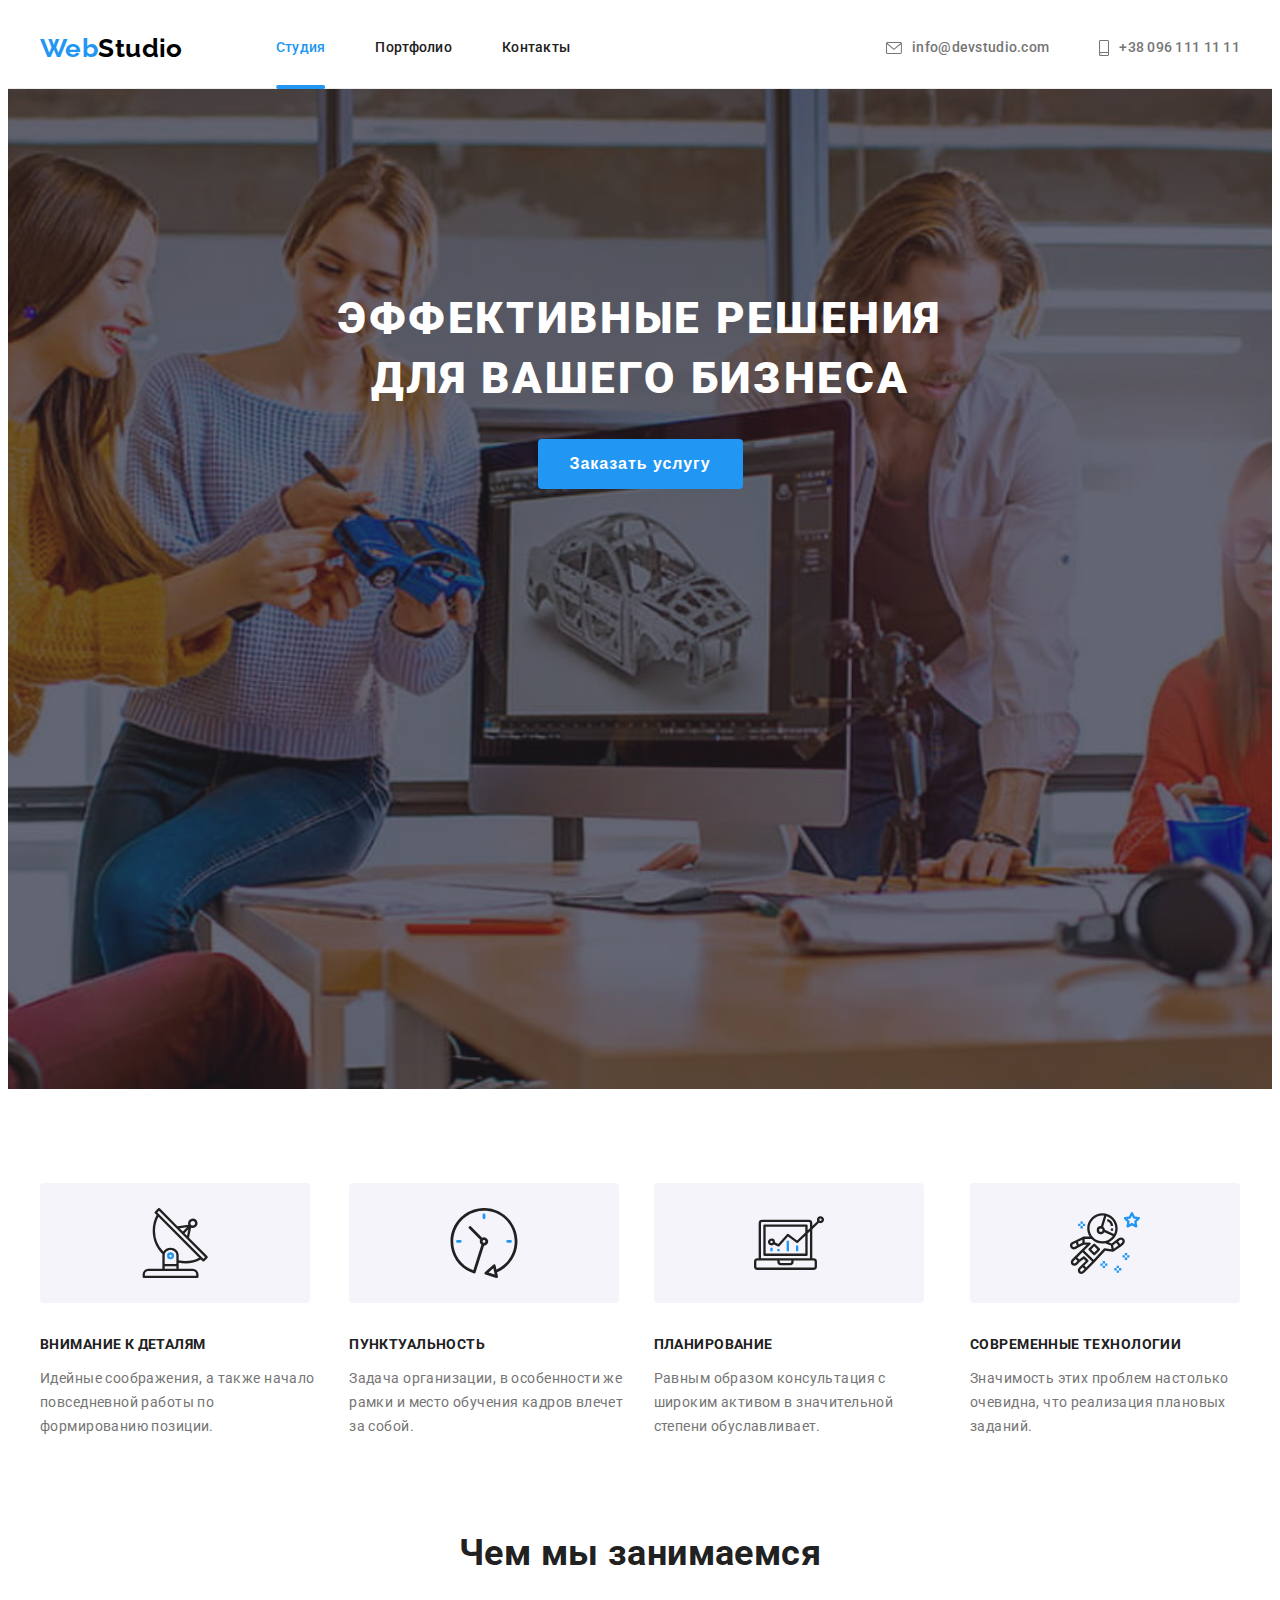
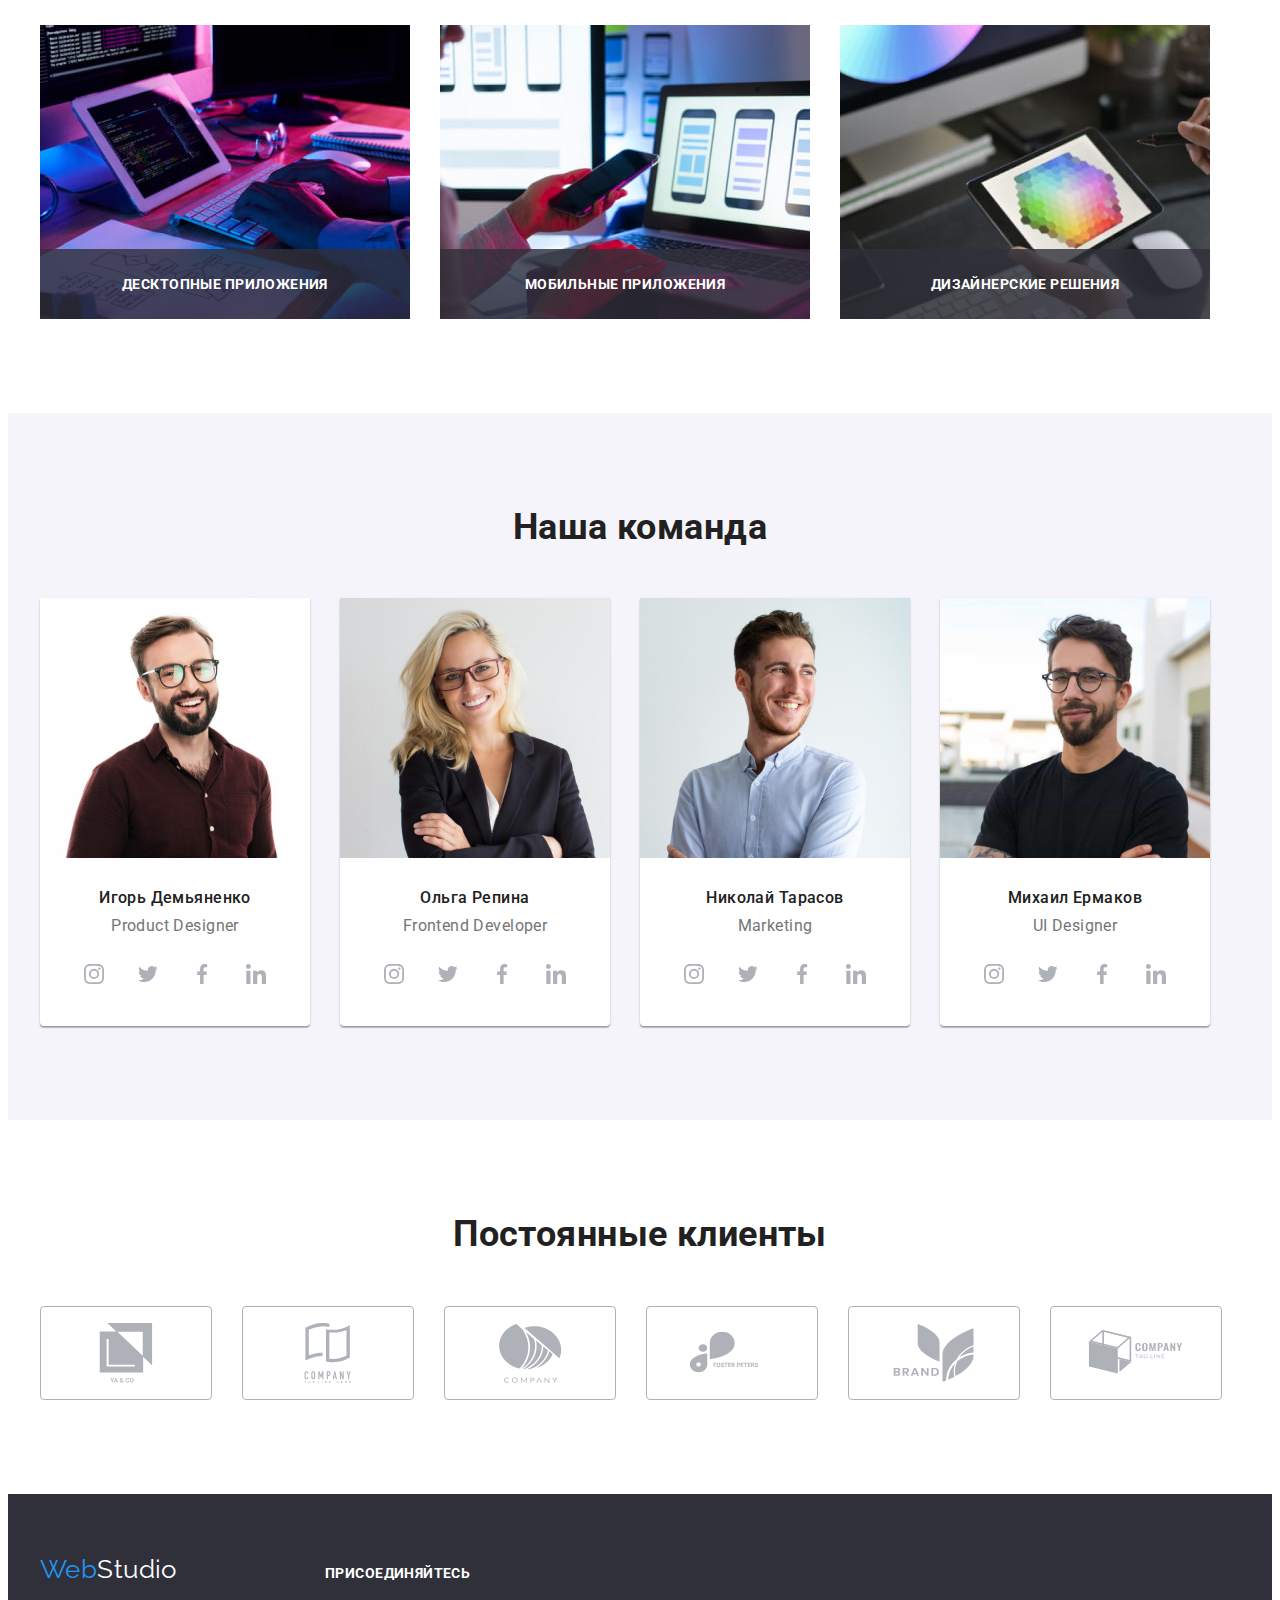
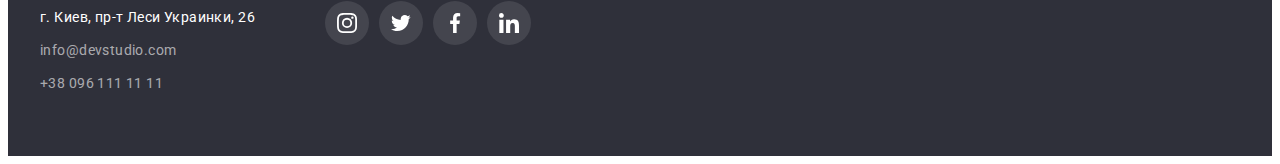
==== index.html @ 39d862f9 "copy project" ====
<!DOCTYPE html>
<html lang="ru">
  <head>
    <meta charset="UTF-8" />
    <meta http-equiv="X-UA-Compatible" content="IE=edge" />
    <meta name="viewport" content="width=device-width, initial-scale=1.0" />
    <title>WebStudio</title>
    <link rel="preconnect" href="https://fonts.googleapis.com" />
    <link rel="preconnect" href="https://fonts.gstatic.com" crossorigin />
    <link
      href="https://fonts.googleapis.com/css2?family=Raleway:wght@700&family=Roboto:wght@400;500;700;900&display=swap"
      rel="stylesheet" />
    <link
      rel="stylesheet"
      href="https://cdnjs.cloudflare.com/ajax/libs/modern-normalize/1.1.0/modern-normalize.min.css"
      integrity="sha512-wpPYUAdjBVSE4KJnH1VR1HeZfpl1ub8YT/NKx4PuQ5NmX2tKuGu6U/JRp5y+Y8XG2tV+wKQpNHVUX03MfMFn9Q=="
      crossorigin="anonymous"
      referrerpolicy="no-referrer" />
    <link rel="stylesheet" href="./css/styles.css" />
  </head>

  <body>
    <!-- Header -->
    <header class="page-header">
      <div class="container header-container">
        <nav class="main-nav">
          <a href="./index.html" class="logo-header">
            <span class="logo-header-accent">Web</span>Studio</a
          >
          <ul class="site-nav-list">
            <li class="site-nav-list-item">
              <a class="site-nav-link current" href="./index.html">Студия</a>
            </li>
            <li class="site-nav-list-item">
              <a class="site-nav-link" href="./portfolio.html">Портфолио</a>
            </li>
            <li class="site-nav-list-item">
              <a class="site-nav-link" href="./contacts.html">Контакты</a>
            </li>
          </ul>
        </nav>
        <ul class="header-contacts-list">
          <li class="header-contacts-item">
            <a class="header-contacts-link" href="mailto:info@devstudio.com"
              ><svg class="icon-envelope">
                <use href="./images/svg/icons.svg#envelope"></use></svg
              >info@devstudio.com</a
            >
          </li>
          <li class="header-contacts-item">
            <a class="header-contacts-link" href="tel:+380961111111">
              <svg class="icon-smartphone">
                <use href="./images/svg/icons.svg#smartphone"></use></svg
              >+38 096 111 11 11</a
            >
          </li>
        </ul>
      </div>
    </header>
    <main>
      <!-- Hero -->
      <section class="section no-padding">
        <!-- Modals -->
        <div class="backdrop is-hidden" data-modal>
          <div class="modal">
            <button class="close-modal-button" type="button" data-modal-close>
              <svg class="icon-close-black-18dp" width="30" height="30">
                <use href="./images/svg/icons.svg#icon-close-black-18dp"></use>
              </svg>
            </button>
          </div>
        </div>
        <div class="hero hero-overlay">
          <h1 class="hero-title">
            Эффективные решения<br />
            для вашего бизнеса
          </h1>
          <button class="hero button" type="button" data-modal-open>Заказать услугу</button>
        </div>
      </section>
      <section class="section no-padding">
        <!-- Features -->
        <div class="container features">
          <h2 class="section-title visually-hidden">Особенности</h2>
          <ul class="features-list">
            <li class="features-list-item">
              <div class="icon-thumbnail">
                <svg class="icon-antena" width="70" height="70" viewBox="0 0 30 32">
                  <use href="./images/svg/icons.svg#antena"></use>
                </svg>
              </div>
              <h3 class="feature">Внимание к деталям</h3>
              <p class="feature-description">
                Идейные соображения, а также начало повседневной работы по формированию позиции.
              </p>
            </li>
            <li class="features-list-item">
              <div class="icon-thumbnail">
                <svg width="70" height="70">
                  <use href="./images/svg/icons.svg#clock"></use>
                </svg>
              </div>
              <h3 class="feature">Пунктуальность</h3>
              <p class="feature-description">
                Задача организации, в особенности же рамки и место обучения кадров влечет за собой.
              </p>
            </li>
            <li class="features-list-item">
              <div class="icon-thumbnail">
                <svg width="70" height="70">
                  <use href="./images/svg/icons.svg#diagram"></use>
                </svg>
              </div>
              <h3 class="feature">Планирование</h3>
              <p class="feature-description">
                Равным образом консультация с широким активом в значительной степени обуславливает.
              </p>
            </li>
            <li class="features-list-item">
              <div class="icon-thumbnail">
                <svg width="70" height="70">
                  <use href="./images/svg/icons.svg#astronaut"></use>
                </svg>
              </div>
              <h3 class="feature">Современные технологии</h3>
              <p class="feature-description">
                Значимость этих проблем настолько очевидна, что реализация плановых заданий.
              </p>
            </li>
          </ul>
        </div>
      </section>

      <!-- What We Do -->
      <section class="section no-padding">
        <div class="container">
          <h2 class="section-title">Чем мы занимаемся</h2>
          <ul class="doings-list">
            <li class="doings-list-item">
              <img
                class="doings-image"
                src="./images/what-we-do/what-we-do-01.jpg"
                alt="Веб-разработка"
                width="370" />
              <p class="doings-description-text">Десктопные приложения</p>
            </li>
            <li class="doings-list-item">
              <img
                class="doings-image"
                src="./images/what-we-do/what-we-do-02.jpg"
                alt="Мобильные приложения"
                width="370" />
              <p class="doings-description-text">Мобильные приложения</p>
            </li>
            <li class="doings-list-item">
              <img
                class="doings-image"
                src="./images/what-we-do/what-we-do-03.jpg"
                alt="Дизайн"
                width="370" />
              <p class="doings-description-text">Дизайнерские решения</p>
            </li>
          </ul>
        </div>
      </section>

      <!-- Our Team  -->
      <section class="section gray-background">
        <div class="container">
          <h2 class="section-title">Наша команда</h2>
          <ul class="team-list">
            <li class="team-list-item">
              <img
                class="member-image"
                src="./images/team-photos/team-photo-01.jpg"
                alt="Продуктовый дизайнер Игорь Демьяненко"
                width="270" />
              <div class="member-info">
                <h3 class="team-member">Игорь Демьяненко</h3>
                <p class="job-title" lang="en">Product Designer</p>
                <ul class="member-socials-list">
                  <li class="member-socials-item" aria-label="Instagram">
                    <a
                      href=""
                      class="member-socials-item-link"
                      target="_blank"
                      rel="noopener noreferrer">
                      <svg class="social-icon" width="20" height="20">
                        <use href="./images/svg/icons.svg#instagram"></use>
                      </svg>
                    </a>
                  </li>
                  <li class="member-socials-item" aria-label="Twitter">
                    <a
                      href=""
                      class="member-socials-item-link"
                      target="_blank"
                      rel="noopener noreferrer">
                      <svg class="social-icon" width="20" height="20">
                        <use href="./images/svg/icons.svg#twitter"></use>
                      </svg>
                    </a>
                  </li>
                  <li class="member-socials-item" aria-label="Facebook">
                    <a href="" class="member-socials-item-link">
                      <svg class="social-icon" width="20" height="20">
                        <use
                          href="./images/svg/icons.svg#facebook"
                          target="_blank"
                          rel="noopener noreferrer"></use>
                      </svg>
                    </a>
                  </li>
                  <li class="member-socials-item" aria-label="Linked-In">
                    <a
                      href=""
                      class="member-socials-item-link"
                      target="_blank"
                      rel="noopener noreferrer">
                      <svg class="social-icon" width="20" height="20">
                        <use href="./images/svg/icons.svg#linkedin"></use>
                      </svg>
                    </a>
                  </li>
                </ul>
              </div>
            </li>
            <li class="team-list-item">
              <img
                class="member-image"
                src="./images/team-photos/team-photo-02.jpg"
                alt="Фронт-енд разработчик Ольга Репина,"
                width="270" />
              <div class="member-info">
                <h3 class="team-member">Ольга Репина</h3>
                <p class="job-title" lang="en">Frontend Developer</p>
                <ul class="member-socials-list">
                  <li class="member-socials-item" aria-label="Instagram">
                    <a
                      href=""
                      class="member-socials-item-link"
                      target="_blank"
                      rel="noopener noreferrer">
                      <svg class="social-icon" width="20" height="20">
                        <use href="./images/svg/icons.svg#instagram"></use>
                      </svg>
                    </a>
                  </li>
                  <li class="member-socials-item" aria-label="Twitter">
                    <a
                      href=""
                      class="member-socials-item-link"
                      target="_blank"
                      rel="noopener noreferrer">
                      <svg class="social-icon" width="20" height="20">
                        <use href="./images/svg/icons.svg#twitter"></use>
                      </svg>
                    </a>
                  </li>
                  <li class="member-socials-item" aria-label="Facebook">
                    <a href="" class="member-socials-item-link">
                      <svg class="social-icon" width="20" height="20">
                        <use
                          href="./images/svg/icons.svg#facebook"
                          target="_blank"
                          rel="noopener noreferrer"></use>
                      </svg>
                    </a>
                  </li>
                  <li class="member-socials-item" aria-label="Linked-In">
                    <a
                      href=""
                      class="member-socials-item-link"
                      target="_blank"
                      rel="noopener noreferrer">
                      <svg class="social-icon" width="20" height="20">
                        <use href="./images/svg/icons.svg#linkedin"></use>
                      </svg>
                    </a>
                  </li>
                </ul>
              </div>
            </li>
            <li class="team-list-item">
              <img
                class="member-image"
                src="./images/team-photos/team-photo-03.jpg"
                alt="Маркетолог Николай Тарасов"
                width="270" />
              <div class="member-info">
                <h3 class="team-member">Николай Тарасов</h3>
                <p class="job-title" lang="en">Marketing</p>
                <ul class="member-socials-list">
                  <li class="member-socials-item" aria-label="Instagram">
                    <a
                      href=""
                      class="member-socials-item-link"
                      target="_blank"
                      rel="noopener noreferrer">
                      <svg class="social-icon" width="20" height="20">
                        <use href="./images/svg/icons.svg#instagram"></use>
                      </svg>
                    </a>
                  </li>
                  <li class="member-socials-item" aria-label="Twitter">
                    <a
                      href=""
                      class="member-socials-item-link"
                      target="_blank"
                      rel="noopener noreferrer">
                      <svg class="social-icon" width="20" height="20">
                        <use href="./images/svg/icons.svg#twitter"></use>
                      </svg>
                    </a>
                  </li>
                  <li class="member-socials-item" aria-label="Facebook">
                    <a href="" class="member-socials-item-link">
                      <svg class="social-icon" width="20" height="20">
                        <use
                          href="./images/svg/icons.svg#facebook"
                          target="_blank"
                          rel="noopener noreferrer"></use>
                      </svg>
                    </a>
                  </li>
                  <li class="member-socials-item" aria-label="Linked-In">
                    <a
                      href=""
                      class="member-socials-item-link"
                      target="_blank"
                      rel="noopener noreferrer">
                      <svg class="social-icon" width="20" height="20">
                        <use href="./images/svg/icons.svg#linkedin"></use>
                      </svg>
                    </a>
                  </li>
                </ul>
              </div>
            </li>
            <li class="team-list-item">
              <img
                class="member-image"
                src="./images/team-photos/team-photo-04.jpg"
                alt="Дизайнер интерфейсов Михаил Ермаков"
                width="270" />
              <div class="member-info">
                <h3 class="team-member">Михаил Ермаков</h3>
                <p class="job-title" lang="en">UI Designer</p>
                <ul class="member-socials-list">
                  <li class="member-socials-item" aria-label="Instagram">
                    <a
                      href=""
                      class="member-socials-item-link"
                      target="_blank"
                      rel="noopener noreferrer">
                      <svg class="social-icon" width="20" height="20">
                        <use href="./images/svg/icons.svg#instagram"></use>
                      </svg>
                    </a>
                  </li>
                  <li class="member-socials-item" aria-label="Twitter">
                    <a
                      href=""
                      class="member-socials-item-link"
                      target="_blank"
                      rel="noopener noreferrer">
                      <svg class="social-icon" width="20" height="20">
                        <use href="./images/svg/icons.svg#twitter"></use>
                      </svg>
                    </a>
                  </li>
                  <li class="member-socials-item" aria-label="Facebook">
                    <a href="" class="member-socials-item-link">
                      <svg class="social-icon" width="20" height="20">
                        <use
                          href="./images/svg/icons.svg#facebook"
                          target="_blank"
                          rel="noopener noreferrer"></use>
                      </svg>
                    </a>
                  </li>
                  <li class="member-socials-item" aria-label="Linked-In">
                    <a
                      href=""
                      class="member-socials-item-link"
                      target="_blank"
                      rel="noopener noreferrer">
                      <svg class="social-icon" width="20" height="20">
                        <use href="./images/svg/icons.svg#linkedin"></use>
                      </svg>
                    </a>
                  </li>
                </ul>
              </div>
            </li>
          </ul>
        </div>
      </section>
      <section class="section">
        <div class="container">
          <h2 class="section-title">Постоянные клиенты</h2>
          <ul class="clients-list">
            <li class="clients-list-item">
              <a href="" class="clients-list-item-link"
                ><svg width="106" height="60">
                  <use href="./images/svg/icons.svg#client01"></use></svg
              ></a>
            </li>
            <li class="clients-list-item">
              <a href="" class="clients-list-item-link"
                ><svg width="106" height="60">
                  <use href="./images/svg/icons.svg#client02"></use></svg
              ></a>
            </li>
            <li class="clients-list-item">
              <a href="" class="clients-list-item-link"
                ><svg width="106" height="60">
                  <use href="./images/svg/icons.svg#client03"></use></svg
              ></a>
            </li>
            <li class="clients-list-item">
              <a href="" class="clients-list-item-link"
                ><svg width="106" height="60">
                  <use href="./images/svg/icons.svg#client04"></use></svg
              ></a>
            </li>
            <li class="clients-list-item">
              <a href="" class="clients-list-item-link"
                ><svg width="106" height="60">
                  <use href="./images/svg/icons.svg#client05"></use></svg
              ></a>
            </li>
            <li class="clients-list-item">
              <a href="" class="clients-list-item-link"
                ><svg width="106" height="60">
                  <use href="./images/svg/icons.svg#client06"></use></svg
              ></a>
            </li>
          </ul>
        </div>
      </section>
    </main>
    <footer class="page-footer">
      <div class="container footer-container">
        <div class="footer-address-block">
          <a href="./index.html" class="logo-footer"
            ><span class="footer-logo-accent">Web</span>Studio</a
          >
          <address class="footer-address">г. Киев, пр-т Леси Украинки, 26</address>
          <ul class="footer-links-list">
            <li class="list-item">
              <a class="footer-address-link" href="mailto:info@devstudio.com">info@devstudio.com</a>
            </li>
            <li class="list-item">
              <a class="footer-address-link" href="tel:+380961111111">+38 096 111 11 11</a>
            </li>
          </ul>
        </div>
        <div class="footer-socials">
          <h2 class="footer-socials-title">присоединяйтесь</h2>
          <ul class="footer-socials-list">
            <li class="footer-socials-list-item" aria-label="Instagram">
              <a href="" class="footer-socials-list-link" target="_blank" rel="noopener noreferrer">
                <svg class="footer-socials-icon" width="20" height="20">
                  <use href="./images/svg/icons.svg#instagram"></use>
                </svg>
              </a>
            </li>
            <li class="footer-socials-list-item" aria-label="Twitter">
              <a href="" class="footer-socials-list-link" target="_blank" rel="noopener noreferrer">
                <svg class="footer-socials-icon" width="20" height="20">
                  <use href="./images/svg/icons.svg#twitter"></use>
                </svg>
              </a>
            </li>
            <li class="footer-socials-list-item" aria-label="Facebook">
              <a href="" class="footer-socials-list-link" target="_blank" rel="noopener noreferrer">
                <svg class="footer-socials-icon" width="20" height="20">
                  <use href="./images/svg/icons.svg#facebook"></use>
                </svg>
              </a>
            </li>
            <li class="footer-socials-list-item" aria-label="Linked-In">
              <a href="" class="footer-socials-list-link" target="_blank" rel="noopener noreferrer">
                <svg class="footer-socials-icon" width="20" height="20">
                  <use href="./images/svg/icons.svg#linkedin"></use>
                </svg>
              </a>
            </li>
          </ul>
        </div>
      </div>
    </footer>

    <script src="./js/modal.js"></script>
  </body>
</html>
---- css/styles.css ----
:root {
  --text-color: #757575;
  --text-bold-color: #212121;
  --transparent-text-color: rgba(255, 255, 255, 0.6);
  --accent-color: #2196f3;
  --hero-button-hover-color: #188ce8;
  --footer-color: #2f303a;
  --gray-background: #f5f4fa;
  --header-line-color: #ececec;
  --icons-idle-color: #afb1b8;
  --white: #fff;

  /* Animation and transitions */

  --bgc-transition-250ms: background-color 250ms cubic-bezier(0.4, 0, 0.2, 1);
  --color-transition-250ms: color 250ms cubic-bezier(0.4, 0, 0.2, 1);
  --fill-transition-250ms: fill 250ms cubic-bezier(0.4, 0, 0.2, 1);
  --box-shadow-transition-250ms: box-shadow 250ms cubic-bezier(0.4, 0, 0.2, 1);
}

/*-----------------------------------------------defaults ---------------------------- */
body {
  font-family: 'Roboto', sans-serif;
  font-size: 14px;
  font-weight: 400;
  letter-spacing: 0.03em;
  line-height: 1.71;

  color: var(--text-color);
  background-color: var(--white);
}

/* -----------------------------------------------Header + Navigation----------*/

.page-header {
  border-bottom: 1px solid var(--header-line-color);
}

.container {
  padding-left: 15px;
  padding-right: 15px;
  margin-right: auto;
  margin-left: auto;
  max-width: 1200px;
}

.header-container {
  display: flex;
}

.main-nav {
  display: flex;
  align-items: center;
}

.logo-header {
  display: flex;

  font-family: 'Raleway', sans-serif;
  font-size: 26px;
  line-height: 1.19;
  font-weight: 700;
  text-decoration: none;

  color: #000000;
}

.logo-header-accent {
  color: var(--accent-color);
}

.site-nav-list {
  display: flex;

  margin-left: 93px;
  padding-left: 0;
  margin-top: 0;
  margin-bottom: 0;

  list-style: none;
  font-weight: 500;
  letter-spacing: 0.02em;
  line-height: 1.14;
}

.site-nav-list-item:not(:last-child) {
  margin-right: 50px;
}

.site-nav-link {
  display: block;
  padding: 32px 0;
  text-decoration: none;
  color: var(--text-bold-color);
  transition: var(--color-transition-250ms);
}

.site-nav-link.current {
  color: var(--accent-color);
  position: relative;
}

.site-nav-link.current::after {
  position: absolute;
  bottom: -3px;
  left: 50%;
  transform: translate(-50%, -50%);
  margin: 0;
  padding: 0;
  content: '';
  width: 100%;
  height: 4px;
  background-color: var(--accent-color);
  border-top-left-radius: 2px;
  border-top-right-radius: 2px;
  border-bottom-left-radius: 2px;
  border-bottom-right-radius: 2px;
}

.site-nav-link:hover,
.site-nav-link:focus {
  color: var(--accent-color);
}

.header-contacts-list {
  display: flex;
  align-items: center;
  padding-top: 32px;
  padding-bottom: 32px;
  padding-left: 0;
  margin-top: 0;
  margin-bottom: 0;
  margin-left: auto;
  list-style: none;
  font-weight: 500;
  letter-spacing: 0.02em;
  line-height: 1.14;
}

.header-contacts-item:not(:last-child) {
  margin-right: 50px;
}

.header-contacts-link {
  display: flex;
  align-items: center;
  text-decoration: none;
  color: inherit;
  transition: var(--color-transition-250ms);
}

.header-contacts-link:focus,
.header-contacts-link:hover {
  color: var(--accent-color);
}

.icon-envelope {
  margin-right: 10px;
  width: 16px;
  height: 12px;
  fill: var(--text-color);
  transition: var(--fill-transition-250ms);
}

.icon-smartphone {
  margin-right: 10px;
  width: 10px;
  height: 16px;
  fill: var(--text-color);
  transition: var(--fill-transition-250ms);
}

.header-contacts-link:hover .icon-envelope,
.header-contacts-link:focus .icon-envelope,
.header-contacts-link:hover .icon-smartphone,
.header-contacts-link:focus .icon-smartphone {
  fill: var(--accent-color);
}

/*-----------------------------------------------Sections----------------------------------------------- */

.section {
  padding-top: 94px;
  padding-bottom: 94px;
}

.section.no-padding {
  padding-top: 0px;
  padding-bottom: 0px;
  margin-bottom: 94px;
}

.section.gray-background {
  background-color: var(--gray-background);
}

.section-title {
  margin-top: 0;
  margin-bottom: 50px;
  font-weight: 700;
  font-size: 36px;
  line-height: 1.16;
  text-align: center;
  color: var(--text-bold-color);
}

/*-----------------------------------------------Hero section-------------------------------- */

.hero {
  padding-top: 200px;
  padding-bottom: 200px;
  text-align: center;
}

.hero-overlay {
  max-width: 1600px;
  margin: 0 auto;
  height: 600px;
  background-image: linear-gradient(to bottom, rgba(47, 48, 58, 0.4), rgba(47, 48, 58, 0.4)),
    url(../images/hero-image.jpg);
  background-repeat: no-repeat;
  background-position: center;
  background-size: cover;
  background-color: var(--footer-color);
}

.hero-title {
  margin-top: 0;
  margin-bottom: 30px;
  margin-left: auto;
  margin-right: auto;
  max-width: 696px;
  font-weight: 900;
  font-size: 44px;
  line-height: 1.36;
  letter-spacing: 0.06em;
  text-transform: uppercase;
  color: var(--white);
}

.button {
  cursor: pointer;
}

.hero.button {
  padding: 10px 32px;
  border: none;
  border-radius: 4px;
  min-width: 200px;

  font-size: 16px;
  font-weight: 700;
  line-height: 1.87;
  letter-spacing: 0.06em;
  background-color: var(--accent-color);
  color: var(--white);
  transition: var(--bgc-transition-250ms);
}

.hero.button:hover,
.hero.button:focus {
  background-color: var(--hero-button-hover-color);
}

/*-----------------------------------------------FEATURES SECTION-------------------------------------*/

.container.features {
  display: flex;
}

.visually-hidden {
  position: absolute;
  left: -10000px;
  width: 1px;
  height: 1px;
  overflow: hidden;
}

.features-list {
  display: flex;
  margin-top: 0;
  margin-bottom: 0;
  padding: 0;
  list-style: none;
}

.features-list-item:not(:last-child) {
  margin-right: 30px;
}

.icon-thumbnail {
  display: flex;
  align-items: center;
  justify-content: center;
  border-radius: 4px;
  background-color: var(--gray-background);
  width: 270px;
  height: 120px;
  text-align: center;
  margin-bottom: 30px;
}

.features-list .feature {
  margin-top: 0;
  margin-bottom: 10px;
  font-size: 14px;
  font-weight: 700;
  text-transform: uppercase;
  color: var(--text-bold-color);
}

.feature-description {
  margin-top: 0;
  margin-bottom: 0;

  line-height: 1.71;
}

/*-----------------------------------------------DOINGS SECTION-------------------------------- */

.doings-list {
  display: flex;
  margin: 0;
  padding: 0;
  list-style: none;
}

.doings-list-item {
  position: relative;
}

.doings-list-item:not(last-child) {
  margin-right: 30px;
}

.doings-image {
  display: block;
}

.doings-description-text {
  position: absolute;
  bottom: 0;
  margin: 0;
  padding: 27px 0;
  font-weight: 700;
  font-size: 14px;
  line-height: calc(16 / 14);
  text-align: center;
  letter-spacing: 0.03em;
  text-transform: uppercase;
  color: var(--white);
  width: 370px;
  background-color: rgba(47, 48, 58, 0.8);
}

/*-----------------------------------------------Our Team section----------------------------------------------- */

.team-list {
  display: flex;
  flex-wrap: wrap;

  padding: 0;
  margin-top: 0;
  margin-bottom: 0;
  list-style: none;
}

.team-list-item {
  background-color: var(--white);
  margin-right: 30px;
  border-radius: 0px 0px 4px 4px;
  box-shadow: 0px 1px 3px rgba(0, 0, 0, 0.12), 0px 1px 1px rgba(0, 0, 0, 0.14),
    0px 2px 1px rgba(0, 0, 0, 0.2);
}

.team-list-item:nth-child(4n + 4) {
  margin-right: 0px;
}

.member-image {
  display: block;
}

.member-info {
  padding-top: 30px;
  padding-right: 24px;
  padding-left: 24px;
  padding-bottom: 30px;
}

.team-member {
  margin-bottom: 10px;
  margin-top: 0;

  text-align: center;
  font-size: 16px;
  line-height: 1.19;
  font-weight: 500;

  color: var(--text-bold-color);
}

.member-socials-list {
  padding: 0;
  list-style: none;
  display: flex;
  justify-content: center;
}

.member-socials-item {
  width: 44px;
  height: 44px;
  border-radius: 50%;
}

.member-socials-item:not(:last-child) {
  margin-right: 10px;
}

.member-socials-item-link {
  display: flex;
  justify-content: center;
  align-items: center;
  width: 100%;
  height: 100%;
  border-radius: 50%;
  background-color: transparent;
  transition: var(--bgc-transition-250ms);
}

.social-icon {
  fill: var(--icons-idle-color);
  transition: var(--fill-transition-250ms);
}

.member-socials-item-link:hover,
.member-socials-item-link:focus {
  background-color: var(--accent-color);
}

.member-socials-item-link:hover .social-icon,
.member-socials-item-link:focus .social-icon {
  fill: var(--white);
}

.job-title {
  margin-bottom: 16px;
  padding: 0 24px;
  text-align: center;
  font-size: 16px;
  line-height: 1.18;
  margin-top: 0px;
}

/* ----------------------------------------------OUR CLIENTS------------------------------- */

.clients-list {
  padding: 0;
  margin: 0;
  display: flex;
  list-style: none;
}

.clients-list-item-link {
  display: flex;
  align-items: center;
  justify-content: center;
  border-radius: 4px;
  width: 170px;
  height: 92px;
  border: 1px solid var(--icons-idle-color);
  fill: var(--icons-idle-color);
  transition: var(--fill-transition-250ms), border 250ms cubic-bezier(0.4, 0, 0.2, 1);
}

.clients-list-item-link:hover,
.clients-list-item-link:focus {
  fill: var(--accent-color);
  border: 1px solid var(--accent-color);
}

.clients-list-item:not(:last-child) {
  margin-right: 30px;
}

/*-----------------------------------------------Footer-----------------------------------------------*/

.page-footer {
  padding: 60px 0;

  background-color: var(--footer-color);
}

.footer-container {
  display: flex;
  align-items: baseline;
}

.logo-footer {
  font-family: 'Raleway', sans-serif;
  font-size: 26px;
  line-height: 1.19;
  text-decoration: none;

  color: var(--white);
}

.footer-logo-accent {
  color: var(--accent-color);
}

.footer-address {
  margin-top: 20px;
  font-style: normal;

  color: var(--white);
}

.footer-links-list {
  padding: 0;
  margin: 0;

  list-style: none;
}

.footer-links-list .list-item {
  margin-top: 9px;
}

.footer-address-link {
  text-decoration: none;

  color: var(--transparent-text-color);
  transition: var(--color-transition-250ms);
}

.footer-address-link:hover,
.footer-address-link:focus {
  color: var(--accent-color);
}

.footer-socials {
  margin-left: 70px;
}

.footer-socials-title {
  margin-top: 0;
  margin-bottom: 20px;
  font-family: 'Roboto';
  font-weight: 700;
  font-size: 14px;
  line-height: 16px;
  letter-spacing: 0.03em;
  text-transform: uppercase;
  color: var(--white);
}

.footer-socials-list {
  padding: 0;
  margin: 0;

  list-style: none;
  display: flex;
}

.footer-socials-list-item {
  border-radius: 50%;
  display: flex;
  justify-content: center;

  align-items: center;
  width: 44px;
  height: 44px;
}

.footer-socials-list-link {
  display: flex;
  justify-content: center;
  align-items: center;
  width: 100%;
  height: 100%;
  border-radius: 50%;
  background-color: rgba(255, 255, 255, 0.1);
  transition: var(--bgc-transition-250ms);
  fill: var(--white);
}

.footer-socials-list-link:hover,
.footer-socials-list-link:focus {
  background-color: var(--accent-color);
}

.footer-socials-list-item:not(:last-child) {
  margin-right: 10px;
}

/*-----------------------------------------------Portfolio page-----------------------------------------------*/

.filter-list {
  display: flex;
  justify-content: center;
  padding-left: 0;
  margin-top: 0;
  margin-bottom: 50px;

  list-style: none;
}

.filter.button {
  padding: 6px 22px;

  font-size: 16px;
  font-weight: 500;
  line-height: 1.62;
  border: none;
  border-radius: 4px;
  background-color: var(--gray-background);
  box-shadow: transparent;
  color: var(--text-bold-color);
  transition: var(--bgc-transition-250ms), var(--color-transition-250ms),
    var(--box-shadow-transition-250ms);
}

.filter-list .item:not(:last-child) {
  margin-right: 8px;
}

.filter.button:hover,
.filter.button:focus {
  background-color: var(--accent-color);
  color: var(--white);
  box-shadow: 0px 3px 1px rgba(0, 0, 0, 0.1), 0px 1px 2px rgba(0, 0, 0, 0.08),
    0px 2px 2px rgba(0, 0, 0, 0.12);
}

.portfolio-block {
  display: flex;
  flex-wrap: wrap;
}

.portfolio-list {
  display: flex;
  flex-wrap: wrap;
  padding: 0;
  margin-bottom: 0;
  margin-top: 0;

  list-style: none;
}

.portfolio-card {
  /* evenly divide the width by 3 including margins.*/

  width: calc((100% - 2 * 30px) / 3);
  height: 404px;
  margin-right: 30px;
  border-right: 1px solid var(--header-line-color);
  border-left: 1px solid var(--header-line-color);
  border-bottom: 1px solid var(--header-line-color);

  transition: var(--box-shadow-transition-250ms);
}

.portfolio-card:nth-child(3n) {
  margin-right: 0px;
}

/* add margin-botttom up to and inluding sixth element, no margin for further elements */
.portfolio-card:nth-child(-n + 6) {
  margin-bottom: 30px;
}

.portfolio-card-link {
  position: relative;
  width: 370px;
  height: 404px;
  transition: var(--box-shadow-transition-250ms);
  text-decoration: none;
  display: block;
}

.card-wrapper {
  position: relative;
  overflow: hidden;
}

.portfolio-img {
  display: block;
}

.card-overlay {
  position: absolute;
  width: 100%;
  height: 100%;
  top: 0;
  transform: translateY(100%);
  background-color: rgba(33, 150, 243, 0.9);
  transition: transform 250ms cubic-bezier(0.4, 0, 0.2, 1);
}

.overlay-text {
  position: absolute;
  padding: 63px 24px;
  font-weight: 400;
  font-size: 18px;
  line-height: calc(28 / 18);
  letter-spacing: 0.03em;
  color: var(--white);
  margin: 0;
}

.portfolio-card:hover .card-wrapper::before,
.portfolio-card:hover .card-overlay {
  transform: translateY(0);
}

.portfolio-card:hover,
.portfolio-card-link:focus {
  box-shadow: 0px 1px 1px rgba(0, 0, 0, 0.12), 0px 4px 4px rgba(0, 0, 0, 0.06),
    1px 4px 6px rgba(0, 0, 0, 0.16);
}

.card-description {
  width: 370px;
  padding: 20px 24px;
}

.card-description {
  padding: 20px 24px;
}

.portfolio-item-title {
  margin: 0;
  padding: 0;

  font-size: 18px;
  font-weight: 700;
  line-height: 2;
  letter-spacing: 0.06em;
  color: var(--text-bold-color);
}

.portfolio-item-description {
  margin: 0;
  padding: 0;
  color: var(--text-color);
  font-size: 16px;
  line-height: 1.87;
}

/* ---------------------------------------------Modals-------------------------------------- */
.backdrop {
  position: fixed;
  z-index: 1;
  opacity: 1;
  top: 0;
  left: 0;
  width: 100%;
  height: 100%;
  background-color: rgba(0, 0, 0, 0.2);
  transition: var(--bgc-transition-250ms);
}

.backdrop.is-hidden {
  z-index: 1;
  opacity: 0;
  background-color: rgba(0, 0, 0, 0);
  pointer-events: none;
}

.backdrop.is-hidden .modal {
  transform: translate(-50%, 0%) scale(0.5);
}

.modal {
  position: absolute;
  z-index: 2;
  top: 50%;
  left: 50%;
  transform: scale(1) translate(-50%, -50%);
  width: 528px;
  height: 581px;
  transition: transform 250ms cubic-bezier(0.4, 0, 0.2, 1), var(--box-shadow-transition-250ms);
  border-radius: 4px;
  background-color: var(--white);
  box-shadow: 0px 1px 1px rgba(0, 0, 0, 0.12), 0px 4px 4px rgba(0, 0, 0, 0.06),
    1px 4px 6px rgba(0, 0, 0, 0.16);
}

.close-modal-button {
  position: absolute;
  display: flex;
  justify-content: center;
  align-items: center;
  top: 8px;
  right: 8px;
  width: 30px;
  height: 30px;

  outline: none;
  cursor: pointer;
  border-radius: 50%;
  border: 1px solid rgba(0, 0, 0, 0.1);
  background-color: var(--white);
}

.close-modal-button:hover,
.close-modal-button:focus {
  border: 1px solid var(--accent-color);
}

.icon-close-black-18dp {
  width: 18px;
  height: 18px;
}
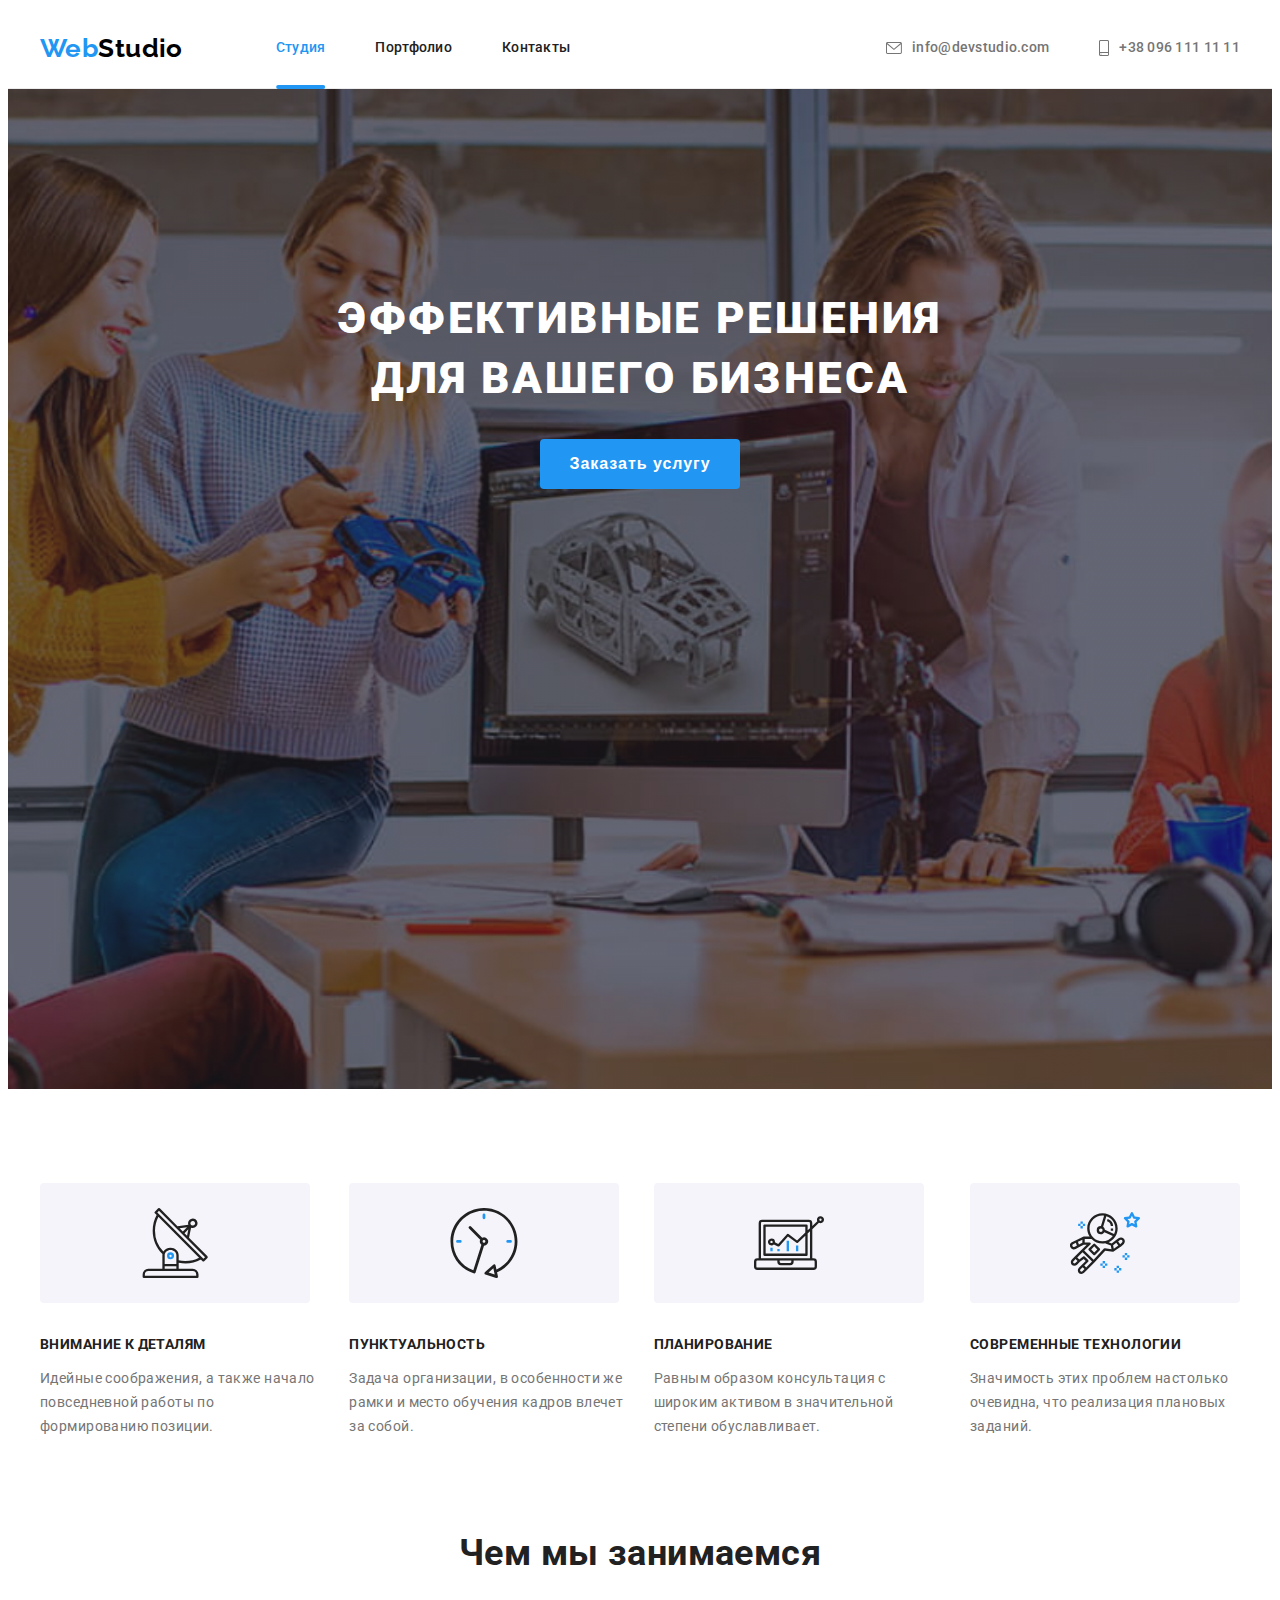
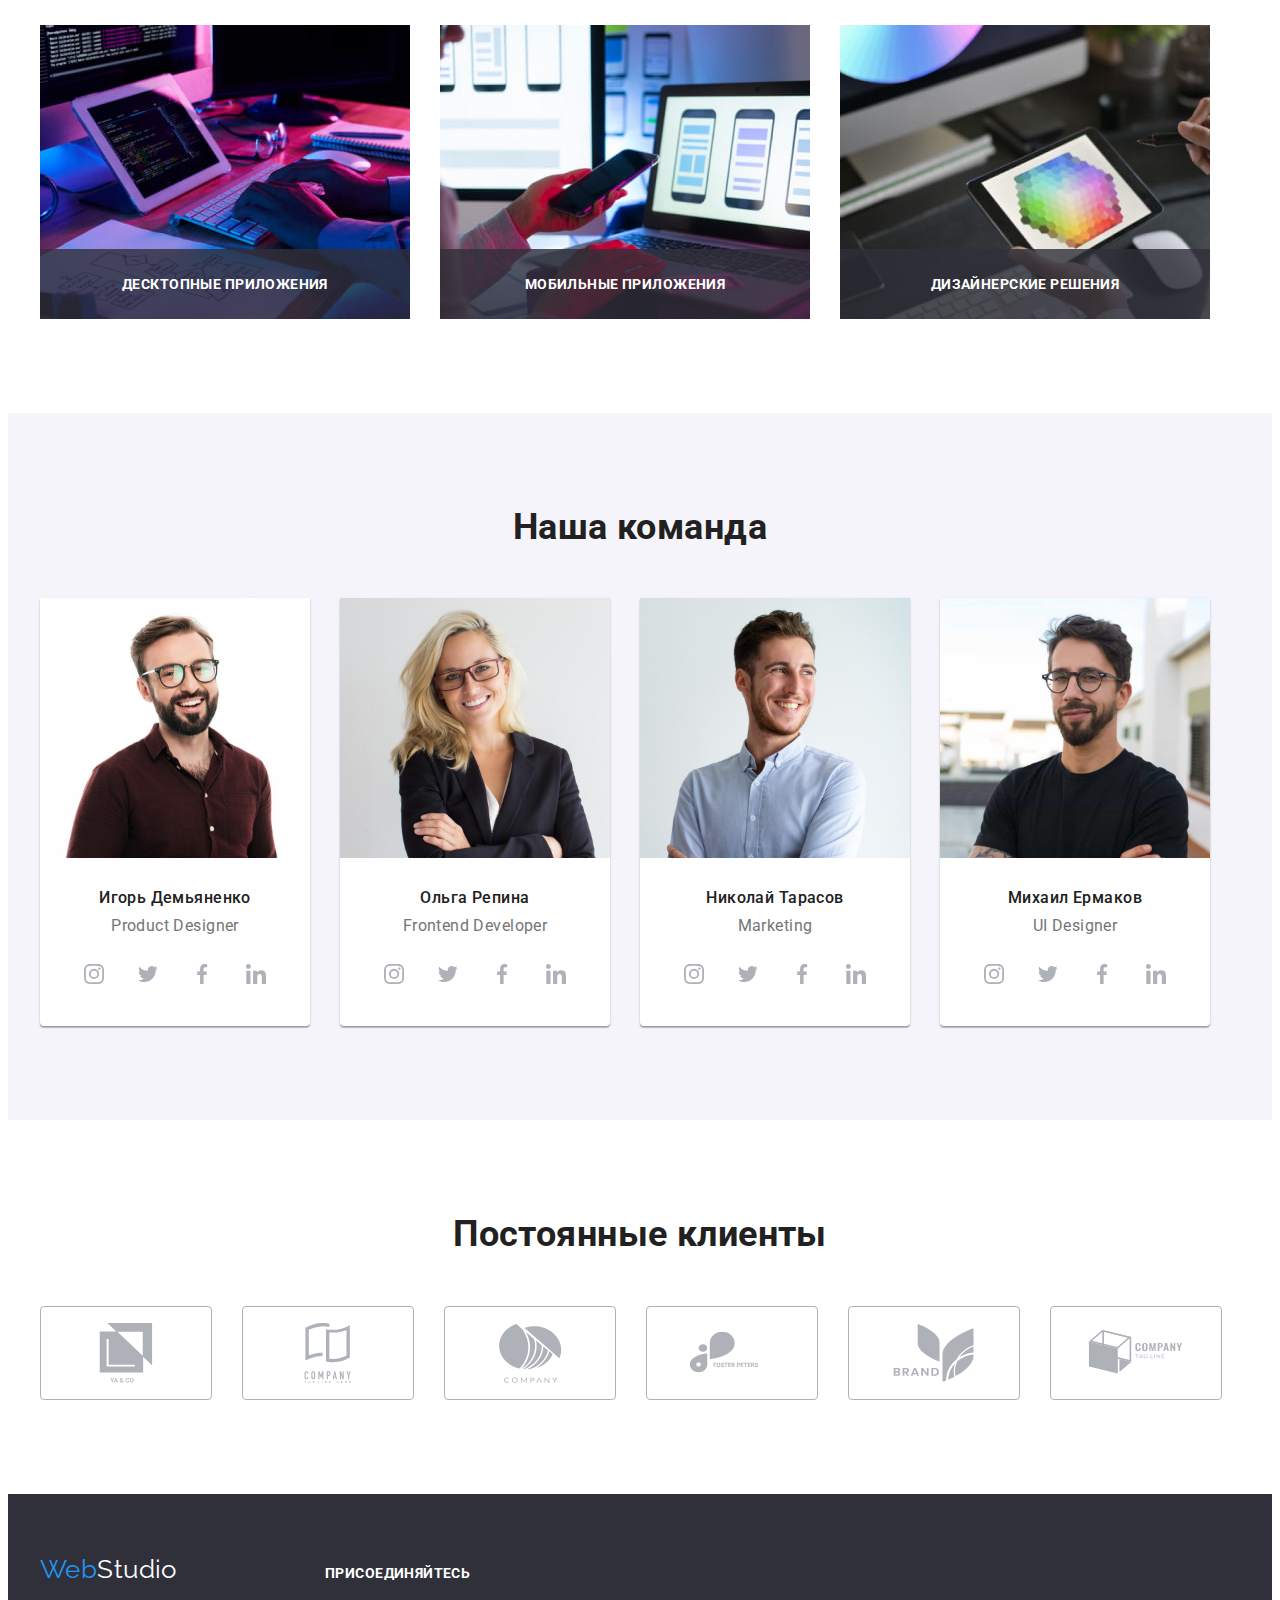
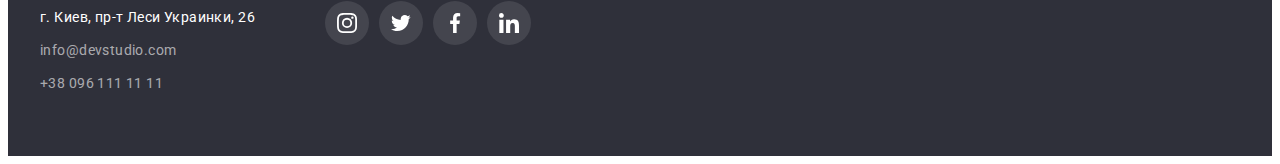
==== commit 246bb933: "add" ====
--- a/index.html
+++ b/index.html
@@ -1,497 +1,437 @@
 <!DOCTYPE html>
 <html lang="ru">
-  <head>
-    <meta charset="UTF-8" />
-    <meta http-equiv="X-UA-Compatible" content="IE=edge" />
-    <meta name="viewport" content="width=device-width, initial-scale=1.0" />
-    <title>WebStudio</title>
-    <link rel="preconnect" href="https://fonts.googleapis.com" />
-    <link rel="preconnect" href="https://fonts.gstatic.com" crossorigin />
-    <link
-      href="https://fonts.googleapis.com/css2?family=Raleway:wght@700&family=Roboto:wght@400;500;700;900&display=swap"
-      rel="stylesheet" />
-    <link
-      rel="stylesheet"
-      href="https://cdnjs.cloudflare.com/ajax/libs/modern-normalize/1.1.0/modern-normalize.min.css"
-      integrity="sha512-wpPYUAdjBVSE4KJnH1VR1HeZfpl1ub8YT/NKx4PuQ5NmX2tKuGu6U/JRp5y+Y8XG2tV+wKQpNHVUX03MfMFn9Q=="
-      crossorigin="anonymous"
-      referrerpolicy="no-referrer" />
-    <link rel="stylesheet" href="./css/styles.css" />
-  </head>
-
-  <body>
-    <!-- Header -->
-    <header class="page-header">
-      <div class="container header-container">
-        <nav class="main-nav">
-          <a href="./index.html" class="logo-header">
-            <span class="logo-header-accent">Web</span>Studio</a
-          >
-          <ul class="site-nav-list">
-            <li class="site-nav-list-item">
-              <a class="site-nav-link current" href="./index.html">Студия</a>
-            </li>
-            <li class="site-nav-list-item">
-              <a class="site-nav-link" href="./portfolio.html">Портфолио</a>
-            </li>
-            <li class="site-nav-list-item">
-              <a class="site-nav-link" href="./contacts.html">Контакты</a>
-            </li>
-          </ul>
-        </nav>
-        <ul class="header-contacts-list">
-          <li class="header-contacts-item">
-            <a class="header-contacts-link" href="mailto:info@devstudio.com"
-              ><svg class="icon-envelope">
-                <use href="./images/svg/icons.svg#envelope"></use></svg
-              >info@devstudio.com</a
-            >
-          </li>
-          <li class="header-contacts-item">
-            <a class="header-contacts-link" href="tel:+380961111111">
-              <svg class="icon-smartphone">
-                <use href="./images/svg/icons.svg#smartphone"></use></svg
-              >+38 096 111 11 11</a
-            >
-          </li>
-        </ul>
-      </div>
-    </header>
-    <main>
-      <!-- Hero -->
-      <section class="section no-padding">
-        <!-- Modals -->
-        <div class="backdrop is-hidden" data-modal>
-          <div class="modal">
-            <button class="close-modal-button" type="button" data-modal-close>
-              <svg class="icon-close-black-18dp" width="30" height="30">
+
+<head>
+  <meta charset="UTF-8" />
+  <meta http-equiv="X-UA-Compatible" content="IE=edge" />
+  <meta name="viewport" content="width=device-width, initial-scale=1.0" />
+  <title>WebStudio</title>
+  <link rel="preconnect" href="https://fonts.googleapis.com" />
+  <link rel="preconnect" href="https://fonts.gstatic.com" crossorigin />
+  <link href="https://fonts.googleapis.com/css2?family=Raleway:wght@700&family=Roboto:wght@400;500;700;900&display=swap"
+    rel="stylesheet" />
+  <link rel="stylesheet" href="https://cdnjs.cloudflare.com/ajax/libs/modern-normalize/1.1.0/modern-normalize.min.css"
+    integrity="sha512-wpPYUAdjBVSE4KJnH1VR1HeZfpl1ub8YT/NKx4PuQ5NmX2tKuGu6U/JRp5y+Y8XG2tV+wKQpNHVUX03MfMFn9Q=="
+    crossorigin="anonymous" referrerpolicy="no-referrer" />
+  <link rel="stylesheet" href="./css/styles.css" />
+</head>
+
+<body>
+  <!-- Header -->
+  <header class="page-header">
+    <div class="container header-container">
+      <nav class="main-nav">
+        <a href="./index.html" class="logo-header">
+          <span class="logo-header-accent">Web</span>Studio</a>
+        <ul class="site-nav-list">
+          <li class="site-nav-list-item">
+            <a class="site-nav-link current" href="./index.html">Студия</a>
+          </li>
+          <li class="site-nav-list-item">
+            <a class="site-nav-link" href="./portfolio.html">Портфолио</a>
+          </li>
+          <li class="site-nav-list-item">
+            <a class="site-nav-link" href="./contacts.html">Контакты</a>
+          </li>
+        </ul>
+      </nav>
+      <ul class="header-contacts-list">
+        <li class="header-contacts-item">
+          <a class="header-contacts-link" href="mailto:info@devstudio.com"><svg class="icon-envelope">
+              <use href="./images/svg/icons.svg#envelope"></use>
+            </svg>info@devstudio.com</a>
+        </li>
+        <li class="header-contacts-item">
+          <a class="header-contacts-link" href="tel:+380961111111">
+            <svg class="icon-smartphone">
+              <use href="./images/svg/icons.svg#smartphone"></use>
+            </svg>+38 096 111 11 11</a>
+        </li>
+      </ul>
+    </div>
+  </header>
+  <main>
+    <!-- Hero -->
+    <section class="section no-padding">
+      <!-- Modals -->
+      <div class="backdrop is-hidden" data-modal>
+        <div class="modal-window">
+          <h1 class="modal-window__heading">Оставьте свои данные, мы вам перезвоним</h1>
+          <form class="form" name="form">
+            <label class="form__wrapper">
+              <span class="form__label">Имя</span>
+              <input class="form__input" name="username" type="text" required />
+              <svg class="form__icon">
+                <use href="./images/svg/icons.svg#icon-person-black-18dp"></use>
+              </svg></label>
+            <label class="form__wrapper">
+              <span class="form__label">Телефон</span>
+              <input class="form__input" name="user-telephone" type="tel" required />
+              <svg class="form__icon">
+                <use href="./images/svg/icons.svg#icon-phone-black-18dp"></use>
+              </svg></label>
+            <label class="form__wrapper">
+              <span class="form__label">Почта</span>
+              <input class="form__input" name="user-email" type="email" required />
+              <svg class="form__icon">
+                <use href="./images/svg/icons.svg#icon-email-black-18dp "></use>
+              </svg></label>
+            <label class="form__wrapper textarea">
+              <span class="form__label">Комментарий</span>
+              <textarea class="form__comment" name="form__comment" placeholder="Введите текст"></textarea>
+            </label>
+            <label class="form__label user-agreement">
+              <input class="form__default-checkbox visually-hidden" type="checkbox" name="user-agreement"
+                value="Соглашаюсь с рассылкой и принимаю Условия договора" required />
+              <svg class="form__checkbox" width="16" height="15">
+                <use href="./images/svg/icons.svg#icon-check"></use>
+              </svg>Соглашаюсь с рассылкой и принимаю
+              <a class="form__link" href="">Условия договора</a>
+            </label>
+            <button class="hero button hero__button" type="submit">Отправить</button>
+          </form>
+          <div>
+            <button class="btn-close" type="button" data-modal-close>
+              <svg class="btn-close__icon" width="30" height="30">
                 <use href="./images/svg/icons.svg#icon-close-black-18dp"></use>
               </svg>
             </button>
           </div>
         </div>
-        <div class="hero hero-overlay">
-          <h1 class="hero-title">
-            Эффективные решения<br />
-            для вашего бизнеса
-          </h1>
-          <button class="hero button" type="button" data-modal-open>Заказать услугу</button>
-        </div>
-      </section>
-      <section class="section no-padding">
-        <!-- Features -->
-        <div class="container features">
-          <h2 class="section-title visually-hidden">Особенности</h2>
-          <ul class="features-list">
-            <li class="features-list-item">
-              <div class="icon-thumbnail">
-                <svg class="icon-antena" width="70" height="70" viewBox="0 0 30 32">
-                  <use href="./images/svg/icons.svg#antena"></use>
-                </svg>
-              </div>
-              <h3 class="feature">Внимание к деталям</h3>
-              <p class="feature-description">
-                Идейные соображения, а также начало повседневной работы по формированию позиции.
-              </p>
-            </li>
-            <li class="features-list-item">
-              <div class="icon-thumbnail">
-                <svg width="70" height="70">
-                  <use href="./images/svg/icons.svg#clock"></use>
-                </svg>
-              </div>
-              <h3 class="feature">Пунктуальность</h3>
-              <p class="feature-description">
-                Задача организации, в особенности же рамки и место обучения кадров влечет за собой.
-              </p>
-            </li>
-            <li class="features-list-item">
-              <div class="icon-thumbnail">
-                <svg width="70" height="70">
-                  <use href="./images/svg/icons.svg#diagram"></use>
-                </svg>
-              </div>
-              <h3 class="feature">Планирование</h3>
-              <p class="feature-description">
-                Равным образом консультация с широким активом в значительной степени обуславливает.
-              </p>
-            </li>
-            <li class="features-list-item">
-              <div class="icon-thumbnail">
-                <svg width="70" height="70">
-                  <use href="./images/svg/icons.svg#astronaut"></use>
-                </svg>
-              </div>
-              <h3 class="feature">Современные технологии</h3>
-              <p class="feature-description">
-                Значимость этих проблем настолько очевидна, что реализация плановых заданий.
-              </p>
-            </li>
-          </ul>
-        </div>
-      </section>
-
-      <!-- What We Do -->
-      <section class="section no-padding">
-        <div class="container">
-          <h2 class="section-title">Чем мы занимаемся</h2>
-          <ul class="doings-list">
-            <li class="doings-list-item">
-              <img
-                class="doings-image"
-                src="./images/what-we-do/what-we-do-01.jpg"
-                alt="Веб-разработка"
-                width="370" />
-              <p class="doings-description-text">Десктопные приложения</p>
-            </li>
-            <li class="doings-list-item">
-              <img
-                class="doings-image"
-                src="./images/what-we-do/what-we-do-02.jpg"
-                alt="Мобильные приложения"
-                width="370" />
-              <p class="doings-description-text">Мобильные приложения</p>
-            </li>
-            <li class="doings-list-item">
-              <img
-                class="doings-image"
-                src="./images/what-we-do/what-we-do-03.jpg"
-                alt="Дизайн"
-                width="370" />
-              <p class="doings-description-text">Дизайнерские решения</p>
-            </li>
-          </ul>
-        </div>
-      </section>
-
-      <!-- Our Team  -->
-      <section class="section gray-background">
-        <div class="container">
-          <h2 class="section-title">Наша команда</h2>
-          <ul class="team-list">
-            <li class="team-list-item">
-              <img
-                class="member-image"
-                src="./images/team-photos/team-photo-01.jpg"
-                alt="Продуктовый дизайнер Игорь Демьяненко"
-                width="270" />
-              <div class="member-info">
-                <h3 class="team-member">Игорь Демьяненко</h3>
-                <p class="job-title" lang="en">Product Designer</p>
-                <ul class="member-socials-list">
-                  <li class="member-socials-item" aria-label="Instagram">
-                    <a
-                      href=""
-                      class="member-socials-item-link"
-                      target="_blank"
-                      rel="noopener noreferrer">
-                      <svg class="social-icon" width="20" height="20">
-                        <use href="./images/svg/icons.svg#instagram"></use>
-                      </svg>
-                    </a>
-                  </li>
-                  <li class="member-socials-item" aria-label="Twitter">
-                    <a
-                      href=""
-                      class="member-socials-item-link"
-                      target="_blank"
-                      rel="noopener noreferrer">
-                      <svg class="social-icon" width="20" height="20">
-                        <use href="./images/svg/icons.svg#twitter"></use>
-                      </svg>
-                    </a>
-                  </li>
-                  <li class="member-socials-item" aria-label="Facebook">
-                    <a href="" class="member-socials-item-link">
-                      <svg class="social-icon" width="20" height="20">
-                        <use
-                          href="./images/svg/icons.svg#facebook"
-                          target="_blank"
-                          rel="noopener noreferrer"></use>
-                      </svg>
-                    </a>
-                  </li>
-                  <li class="member-socials-item" aria-label="Linked-In">
-                    <a
-                      href=""
-                      class="member-socials-item-link"
-                      target="_blank"
-                      rel="noopener noreferrer">
-                      <svg class="social-icon" width="20" height="20">
-                        <use href="./images/svg/icons.svg#linkedin"></use>
-                      </svg>
-                    </a>
-                  </li>
-                </ul>
-              </div>
-            </li>
-            <li class="team-list-item">
-              <img
-                class="member-image"
-                src="./images/team-photos/team-photo-02.jpg"
-                alt="Фронт-енд разработчик Ольга Репина,"
-                width="270" />
-              <div class="member-info">
-                <h3 class="team-member">Ольга Репина</h3>
-                <p class="job-title" lang="en">Frontend Developer</p>
-                <ul class="member-socials-list">
-                  <li class="member-socials-item" aria-label="Instagram">
-                    <a
-                      href=""
-                      class="member-socials-item-link"
-                      target="_blank"
-                      rel="noopener noreferrer">
-                      <svg class="social-icon" width="20" height="20">
-                        <use href="./images/svg/icons.svg#instagram"></use>
-                      </svg>
-                    </a>
-                  </li>
-                  <li class="member-socials-item" aria-label="Twitter">
-                    <a
-                      href=""
-                      class="member-socials-item-link"
-                      target="_blank"
-                      rel="noopener noreferrer">
-                      <svg class="social-icon" width="20" height="20">
-                        <use href="./images/svg/icons.svg#twitter"></use>
-                      </svg>
-                    </a>
-                  </li>
-                  <li class="member-socials-item" aria-label="Facebook">
-                    <a href="" class="member-socials-item-link">
-                      <svg class="social-icon" width="20" height="20">
-                        <use
-                          href="./images/svg/icons.svg#facebook"
-                          target="_blank"
-                          rel="noopener noreferrer"></use>
-                      </svg>
-                    </a>
-                  </li>
-                  <li class="member-socials-item" aria-label="Linked-In">
-                    <a
-                      href=""
-                      class="member-socials-item-link"
-                      target="_blank"
-                      rel="noopener noreferrer">
-                      <svg class="social-icon" width="20" height="20">
-                        <use href="./images/svg/icons.svg#linkedin"></use>
-                      </svg>
-                    </a>
-                  </li>
-                </ul>
-              </div>
-            </li>
-            <li class="team-list-item">
-              <img
-                class="member-image"
-                src="./images/team-photos/team-photo-03.jpg"
-                alt="Маркетолог Николай Тарасов"
-                width="270" />
-              <div class="member-info">
-                <h3 class="team-member">Николай Тарасов</h3>
-                <p class="job-title" lang="en">Marketing</p>
-                <ul class="member-socials-list">
-                  <li class="member-socials-item" aria-label="Instagram">
-                    <a
-                      href=""
-                      class="member-socials-item-link"
-                      target="_blank"
-                      rel="noopener noreferrer">
-                      <svg class="social-icon" width="20" height="20">
-                        <use href="./images/svg/icons.svg#instagram"></use>
-                      </svg>
-                    </a>
-                  </li>
-                  <li class="member-socials-item" aria-label="Twitter">
-                    <a
-                      href=""
-                      class="member-socials-item-link"
-                      target="_blank"
-                      rel="noopener noreferrer">
-                      <svg class="social-icon" width="20" height="20">
-                        <use href="./images/svg/icons.svg#twitter"></use>
-                      </svg>
-                    </a>
-                  </li>
-                  <li class="member-socials-item" aria-label="Facebook">
-                    <a href="" class="member-socials-item-link">
-                      <svg class="social-icon" width="20" height="20">
-                        <use
-                          href="./images/svg/icons.svg#facebook"
-                          target="_blank"
-                          rel="noopener noreferrer"></use>
-                      </svg>
-                    </a>
-                  </li>
-                  <li class="member-socials-item" aria-label="Linked-In">
-                    <a
-                      href=""
-                      class="member-socials-item-link"
-                      target="_blank"
-                      rel="noopener noreferrer">
-                      <svg class="social-icon" width="20" height="20">
-                        <use href="./images/svg/icons.svg#linkedin"></use>
-                      </svg>
-                    </a>
-                  </li>
-                </ul>
-              </div>
-            </li>
-            <li class="team-list-item">
-              <img
-                class="member-image"
-                src="./images/team-photos/team-photo-04.jpg"
-                alt="Дизайнер интерфейсов Михаил Ермаков"
-                width="270" />
-              <div class="member-info">
-                <h3 class="team-member">Михаил Ермаков</h3>
-                <p class="job-title" lang="en">UI Designer</p>
-                <ul class="member-socials-list">
-                  <li class="member-socials-item" aria-label="Instagram">
-                    <a
-                      href=""
-                      class="member-socials-item-link"
-                      target="_blank"
-                      rel="noopener noreferrer">
-                      <svg class="social-icon" width="20" height="20">
-                        <use href="./images/svg/icons.svg#instagram"></use>
-                      </svg>
-                    </a>
-                  </li>
-                  <li class="member-socials-item" aria-label="Twitter">
-                    <a
-                      href=""
-                      class="member-socials-item-link"
-                      target="_blank"
-                      rel="noopener noreferrer">
-                      <svg class="social-icon" width="20" height="20">
-                        <use href="./images/svg/icons.svg#twitter"></use>
-                      </svg>
-                    </a>
-                  </li>
-                  <li class="member-socials-item" aria-label="Facebook">
-                    <a href="" class="member-socials-item-link">
-                      <svg class="social-icon" width="20" height="20">
-                        <use
-                          href="./images/svg/icons.svg#facebook"
-                          target="_blank"
-                          rel="noopener noreferrer"></use>
-                      </svg>
-                    </a>
-                  </li>
-                  <li class="member-socials-item" aria-label="Linked-In">
-                    <a
-                      href=""
-                      class="member-socials-item-link"
-                      target="_blank"
-                      rel="noopener noreferrer">
-                      <svg class="social-icon" width="20" height="20">
-                        <use href="./images/svg/icons.svg#linkedin"></use>
-                      </svg>
-                    </a>
-                  </li>
-                </ul>
-              </div>
-            </li>
-          </ul>
-        </div>
-      </section>
-      <section class="section">
-        <div class="container">
-          <h2 class="section-title">Постоянные клиенты</h2>
-          <ul class="clients-list">
-            <li class="clients-list-item">
-              <a href="" class="clients-list-item-link"
-                ><svg width="106" height="60">
-                  <use href="./images/svg/icons.svg#client01"></use></svg
-              ></a>
-            </li>
-            <li class="clients-list-item">
-              <a href="" class="clients-list-item-link"
-                ><svg width="106" height="60">
-                  <use href="./images/svg/icons.svg#client02"></use></svg
-              ></a>
-            </li>
-            <li class="clients-list-item">
-              <a href="" class="clients-list-item-link"
-                ><svg width="106" height="60">
-                  <use href="./images/svg/icons.svg#client03"></use></svg
-              ></a>
-            </li>
-            <li class="clients-list-item">
-              <a href="" class="clients-list-item-link"
-                ><svg width="106" height="60">
-                  <use href="./images/svg/icons.svg#client04"></use></svg
-              ></a>
-            </li>
-            <li class="clients-list-item">
-              <a href="" class="clients-list-item-link"
-                ><svg width="106" height="60">
-                  <use href="./images/svg/icons.svg#client05"></use></svg
-              ></a>
-            </li>
-            <li class="clients-list-item">
-              <a href="" class="clients-list-item-link"
-                ><svg width="106" height="60">
-                  <use href="./images/svg/icons.svg#client06"></use></svg
-              ></a>
-            </li>
-          </ul>
-        </div>
-      </section>
-    </main>
-    <footer class="page-footer">
-      <div class="container footer-container">
-        <div class="footer-address-block">
-          <a href="./index.html" class="logo-footer"
-            ><span class="footer-logo-accent">Web</span>Studio</a
-          >
-          <address class="footer-address">г. Киев, пр-т Леси Украинки, 26</address>
-          <ul class="footer-links-list">
-            <li class="list-item">
-              <a class="footer-address-link" href="mailto:info@devstudio.com">info@devstudio.com</a>
-            </li>
-            <li class="list-item">
-              <a class="footer-address-link" href="tel:+380961111111">+38 096 111 11 11</a>
-            </li>
-          </ul>
-        </div>
-        <div class="footer-socials">
-          <h2 class="footer-socials-title">присоединяйтесь</h2>
-          <ul class="footer-socials-list">
-            <li class="footer-socials-list-item" aria-label="Instagram">
-              <a href="" class="footer-socials-list-link" target="_blank" rel="noopener noreferrer">
-                <svg class="footer-socials-icon" width="20" height="20">
-                  <use href="./images/svg/icons.svg#instagram"></use>
-                </svg>
-              </a>
-            </li>
-            <li class="footer-socials-list-item" aria-label="Twitter">
-              <a href="" class="footer-socials-list-link" target="_blank" rel="noopener noreferrer">
-                <svg class="footer-socials-icon" width="20" height="20">
-                  <use href="./images/svg/icons.svg#twitter"></use>
-                </svg>
-              </a>
-            </li>
-            <li class="footer-socials-list-item" aria-label="Facebook">
-              <a href="" class="footer-socials-list-link" target="_blank" rel="noopener noreferrer">
-                <svg class="footer-socials-icon" width="20" height="20">
-                  <use href="./images/svg/icons.svg#facebook"></use>
-                </svg>
-              </a>
-            </li>
-            <li class="footer-socials-list-item" aria-label="Linked-In">
-              <a href="" class="footer-socials-list-link" target="_blank" rel="noopener noreferrer">
-                <svg class="footer-socials-icon" width="20" height="20">
-                  <use href="./images/svg/icons.svg#linkedin"></use>
-                </svg>
-              </a>
-            </li>
-          </ul>
-        </div>
-      </div>
-    </footer>
-
-    <script src="./js/modal.js"></script>
-  </body>
-</html>
+      </div>
+      <div class="hero hero-overlay">
+        <h1 class="hero-title">
+          Эффективные решения<br />
+          для вашего бизнеса
+        </h1>
+        <button class="hero button" type="button" data-modal-open>Заказать услугу</button>
+      </div>
+    </section>
+    <section class="section no-padding">
+      <!-- Features -->
+      <div class="container features">
+        <h2 class="section-title visually-hidden">Особенности</h2>
+        <ul class="features-list">
+          <li class="features-list-item">
+            <div class="icon-thumbnail">
+              <svg class="icon-antena" width="70" height="70" viewBox="0 0 30 32">
+                <use href="./images/svg/icons.svg#antena"></use>
+              </svg>
+            </div>
+            <h3 class="feature">Внимание к деталям</h3>
+            <p class="feature-description">
+              Идейные соображения, а также начало повседневной работы по формированию позиции.
+            </p>
+          </li>
+          <li class="features-list-item">
+            <div class="icon-thumbnail">
+              <svg width="70" height="70">
+                <use href="./images/svg/icons.svg#clock"></use>
+              </svg>
+            </div>
+            <h3 class="feature">Пунктуальность</h3>
+            <p class="feature-description">
+              Задача организации, в особенности же рамки и место обучения кадров влечет за собой.
+            </p>
+          </li>
+          <li class="features-list-item">
+            <div class="icon-thumbnail">
+              <svg width="70" height="70">
+                <use href="./images/svg/icons.svg#diagram"></use>
+              </svg>
+            </div>
+            <h3 class="feature">Планирование</h3>
+            <p class="feature-description">
+              Равным образом консультация с широким активом в значительной степени обуславливает.
+            </p>
+          </li>
+          <li class="features-list-item">
+            <div class="icon-thumbnail">
+              <svg width="70" height="70">
+                <use href="./images/svg/icons.svg#astronaut"></use>
+              </svg>
+            </div>
+            <h3 class="feature">Современные технологии</h3>
+            <p class="feature-description">
+              Значимость этих проблем настолько очевидна, что реализация плановых заданий.
+            </p>
+          </li>
+        </ul>
+      </div>
+    </section>
+
+    <!-- What We Do -->
+    <section class="section no-padding">
+      <div class="container">
+        <h2 class="section-title">Чем мы занимаемся</h2>
+        <ul class="doings-list">
+          <li class="doings-list-item">
+            <img class="doings-image" src="./images/what-we-do/what-we-do-01.jpg" alt="Веб-разработка" width="370" />
+            <p class="doings-description-text">Десктопные приложения</p>
+          </li>
+          <li class="doings-list-item">
+            <img class="doings-image" src="./images/what-we-do/what-we-do-02.jpg" alt="Мобильные приложения"
+              width="370" />
+            <p class="doings-description-text">Мобильные приложения</p>
+          </li>
+          <li class="doings-list-item">
+            <img class="doings-image" src="./images/what-we-do/what-we-do-03.jpg" alt="Дизайн" width="370" />
+            <p class="doings-description-text">Дизайнерские решения</p>
+          </li>
+        </ul>
+      </div>
+    </section>
+
+    <!-- Our Team  -->
+    <section class="section gray-background">
+      <div class="container">
+        <h2 class="section-title">Наша команда</h2>
+        <ul class="team-list">
+          <li class="team-list-item">
+            <img class="member-image" src="./images/team-photos/team-photo-01.jpg"
+              alt="Продуктовый дизайнер Игорь Демьяненко" width="270" />
+            <div class="member-info">
+              <h3 class="team-member">Игорь Демьяненко</h3>
+              <p class="job-title" lang="en">Product Designer</p>
+              <ul class="member-socials-list">
+                <li class="member-socials-item" aria-label="Instagram">
+                  <a href="" class="member-socials-item-link" target="_blank" rel="noopener noreferrer">
+                    <svg class="social-icon" width="20" height="20">
+                      <use href="./images/svg/icons.svg#instagram"></use>
+                    </svg>
+                  </a>
+                </li>
+                <li class="member-socials-item" aria-label="Twitter">
+                  <a href="" class="member-socials-item-link" target="_blank" rel="noopener noreferrer">
+                    <svg class="social-icon" width="20" height="20">
+                      <use href="./images/svg/icons.svg#twitter"></use>
+                    </svg>
+                  </a>
+                </li>
+                <li class="member-socials-item" aria-label="Facebook">
+                  <a href="" class="member-socials-item-link">
+                    <svg class="social-icon" width="20" height="20">
+                      <use href="./images/svg/icons.svg#facebook" target="_blank" rel="noopener noreferrer"></use>
+                    </svg>
+                  </a>
+                </li>
+                <li class="member-socials-item" aria-label="Linked-In">
+                  <a href="" class="member-socials-item-link" target="_blank" rel="noopener noreferrer">
+                    <svg class="social-icon" width="20" height="20">
+                      <use href="./images/svg/icons.svg#linkedin"></use>
+                    </svg>
+                  </a>
+                </li>
+              </ul>
+            </div>
+          </li>
+          <li class="team-list-item">
+            <img class="member-image" src="./images/team-photos/team-photo-02.jpg"
+              alt="Фронт-енд разработчик Ольга Репина," width="270" />
+            <div class="member-info">
+              <h3 class="team-member">Ольга Репина</h3>
+              <p class="job-title" lang="en">Frontend Developer</p>
+              <ul class="member-socials-list">
+                <li class="member-socials-item" aria-label="Instagram">
+                  <a href="" class="member-socials-item-link" target="_blank" rel="noopener noreferrer">
+                    <svg class="social-icon" width="20" height="20">
+                      <use href="./images/svg/icons.svg#instagram"></use>
+                    </svg>
+                  </a>
+                </li>
+                <li class="member-socials-item" aria-label="Twitter">
+                  <a href="" class="member-socials-item-link" target="_blank" rel="noopener noreferrer">
+                    <svg class="social-icon" width="20" height="20">
+                      <use href="./images/svg/icons.svg#twitter"></use>
+                    </svg>
+                  </a>
+                </li>
+                <li class="member-socials-item" aria-label="Facebook">
+                  <a href="" class="member-socials-item-link">
+                    <svg class="social-icon" width="20" height="20">
+                      <use href="./images/svg/icons.svg#facebook" target="_blank" rel="noopener noreferrer"></use>
+                    </svg>
+                  </a>
+                </li>
+                <li class="member-socials-item" aria-label="Linked-In">
+                  <a href="" class="member-socials-item-link" target="_blank" rel="noopener noreferrer">
+                    <svg class="social-icon" width="20" height="20">
+                      <use href="./images/svg/icons.svg#linkedin"></use>
+                    </svg>
+                  </a>
+                </li>
+              </ul>
+            </div>
+          </li>
+          <li class="team-list-item">
+            <img class="member-image" src="./images/team-photos/team-photo-03.jpg" alt="Маркетолог Николай Тарасов"
+              width="270" />
+            <div class="member-info">
+              <h3 class="team-member">Николай Тарасов</h3>
+              <p class="job-title" lang="en">Marketing</p>
+              <ul class="member-socials-list">
+                <li class="member-socials-item" aria-label="Instagram">
+                  <a href="" class="member-socials-item-link" target="_blank" rel="noopener noreferrer">
+                    <svg class="social-icon" width="20" height="20">
+                      <use href="./images/svg/icons.svg#instagram"></use>
+                    </svg>
+                  </a>
+                </li>
+                <li class="member-socials-item" aria-label="Twitter">
+                  <a href="" class="member-socials-item-link" target="_blank" rel="noopener noreferrer">
+                    <svg class="social-icon" width="20" height="20">
+                      <use href="./images/svg/icons.svg#twitter"></use>
+                    </svg>
+                  </a>
+                </li>
+                <li class="member-socials-item" aria-label="Facebook">
+                  <a href="" class="member-socials-item-link">
+                    <svg class="social-icon" width="20" height="20">
+                      <use href="./images/svg/icons.svg#facebook" target="_blank" rel="noopener noreferrer"></use>
+                    </svg>
+                  </a>
+                </li>
+                <li class="member-socials-item" aria-label="Linked-In">
+                  <a href="" class="member-socials-item-link" target="_blank" rel="noopener noreferrer">
+                    <svg class="social-icon" width="20" height="20">
+                      <use href="./images/svg/icons.svg#linkedin"></use>
+                    </svg>
+                  </a>
+                </li>
+              </ul>
+            </div>
+          </li>
+          <li class="team-list-item">
+            <img class="member-image" src="./images/team-photos/team-photo-04.jpg"
+              alt="Дизайнер интерфейсов Михаил Ермаков" width="270" />
+            <div class="member-info">
+              <h3 class="team-member">Михаил Ермаков</h3>
+              <p class="job-title" lang="en">UI Designer</p>
+              <ul class="member-socials-list">
+                <li class="member-socials-item" aria-label="Instagram">
+                  <a href="" class="member-socials-item-link" target="_blank" rel="noopener noreferrer">
+                    <svg class="social-icon" width="20" height="20">
+                      <use href="./images/svg/icons.svg#instagram"></use>
+                    </svg>
+                  </a>
+                </li>
+                <li class="member-socials-item" aria-label="Twitter">
+                  <a href="" class="member-socials-item-link" target="_blank" rel="noopener noreferrer">
+                    <svg class="social-icon" width="20" height="20">
+                      <use href="./images/svg/icons.svg#twitter"></use>
+                    </svg>
+                  </a>
+                </li>
+                <li class="member-socials-item" aria-label="Facebook">
+                  <a href="" class="member-socials-item-link">
+                    <svg class="social-icon" width="20" height="20">
+                      <use href="./images/svg/icons.svg#facebook" target="_blank" rel="noopener noreferrer"></use>
+                    </svg>
+                  </a>
+                </li>
+                <li class="member-socials-item" aria-label="Linked-In">
+                  <a href="" class="member-socials-item-link" target="_blank" rel="noopener noreferrer">
+                    <svg class="social-icon" width="20" height="20">
+                      <use href="./images/svg/icons.svg#linkedin"></use>
+                    </svg>
+                  </a>
+                </li>
+              </ul>
+            </div>
+          </li>
+        </ul>
+      </div>
+    </section>
+    <section class="section">
+      <div class="container">
+        <h2 class="section-title">Постоянные клиенты</h2>
+        <ul class="clients-list">
+          <li class="clients-list-item">
+            <a href="" class="clients-list-item-link"><svg width="106" height="60">
+                <use href="./images/svg/icons.svg#client01"></use>
+              </svg></a>
+          </li>
+          <li class="clients-list-item">
+            <a href="" class="clients-list-item-link"><svg width="106" height="60">
+                <use href="./images/svg/icons.svg#client02"></use>
+              </svg></a>
+          </li>
+          <li class="clients-list-item">
+            <a href="" class="clients-list-item-link"><svg width="106" height="60">
+                <use href="./images/svg/icons.svg#client03"></use>
+              </svg></a>
+          </li>
+          <li class="clients-list-item">
+            <a href="" class="clients-list-item-link"><svg width="106" height="60">
+                <use href="./images/svg/icons.svg#client04"></use>
+              </svg></a>
+          </li>
+          <li class="clients-list-item">
+            <a href="" class="clients-list-item-link"><svg width="106" height="60">
+                <use href="./images/svg/icons.svg#client05"></use>
+              </svg></a>
+          </li>
+          <li class="clients-list-item">
+            <a href="" class="clients-list-item-link"><svg width="106" height="60">
+                <use href="./images/svg/icons.svg#client06"></use>
+              </svg></a>
+          </li>
+        </ul>
+      </div>
+    </section>
+  </main>
+  <footer class="page-footer">
+    <div class="container footer-container">
+      <div class="footer-address-block">
+        <a href="./index.html" class="logo-footer"><span class="footer-logo-accent">Web</span>Studio</a>
+        <address class="footer-address">г. Киев, пр-т Леси Украинки, 26</address>
+        <ul class="footer-links-list">
+          <li class="list-item">
+            <a class="footer-address-link" href="mailto:info@devstudio.com">info@devstudio.com</a>
+          </li>
+          <li class="list-item">
+            <a class="footer-address-link" href="tel:+380961111111">+38 096 111 11 11</a>
+          </li>
+        </ul>
+      </div>
+      <div class="footer-socials">
+        <h2 class="footer-socials-title">присоединяйтесь</h2>
+        <ul class="footer-socials-list">
+          <li class="footer-socials-list-item" aria-label="Instagram">
+            <a href="" class="footer-socials-list-link" target="_blank" rel="noopener noreferrer">
+              <svg class="footer-socials-icon" width="20" height="20">
+                <use href="./images/svg/icons.svg#instagram"></use>
+              </svg>
+            </a>
+          </li>
+          <li class="footer-socials-list-item" aria-label="Twitter">
+            <a href="" class="footer-socials-list-link" target="_blank" rel="noopener noreferrer">
+              <svg class="footer-socials-icon" width="20" height="20">
+                <use href="./images/svg/icons.svg#twitter"></use>
+              </svg>
+            </a>
+          </li>
+          <li class="footer-socials-list-item" aria-label="Facebook">
+            <a href="" class="footer-socials-list-link" target="_blank" rel="noopener noreferrer">
+              <svg class="footer-socials-icon" width="20" height="20">
+                <use href="./images/svg/icons.svg#facebook"></use>
+              </svg>
+            </a>
+          </li>
+          <li class="footer-socials-list-item" aria-label="Linked-In">
+            <a href="" class="footer-socials-list-link" target="_blank" rel="noopener noreferrer">
+              <svg class="footer-socials-icon" width="20" height="20">
+                <use href="./images/svg/icons.svg#linkedin"></use>
+              </svg>
+            </a>
+          </li>
+        </ul>
+      </div>
+    </div>
+  </footer>
+
+  <script src="./js/modal.js"></script>
+  
+</body>
+
+</html>--- a/css/styles.css
+++ b/css/styles.css
@@ -256,7 +256,10 @@
   color: var(--white);
   transition: var(--bgc-transition-250ms);
 }
-
+.hero.button {
+  margin: 0 124px;
+  padding: 10px;
+}
 .hero.button:hover,
 .hero.button:focus {
   background-color: var(--hero-button-hover-color);
@@ -747,8 +750,7 @@
   font-size: 16px;
   line-height: 1.87;
 }
-
-/* ---------------------------------------------Modals-------------------------------------- */
+/*------------------------------------------ modal window style----------*/
 .backdrop {
   position: fixed;
   z-index: 1;
@@ -772,14 +774,15 @@
   transform: translate(-50%, 0%) scale(0.5);
 }
 
-.modal {
+.modal-window {
   position: absolute;
   z-index: 2;
   top: 50%;
   left: 50%;
+  padding: 40px;
   transform: scale(1) translate(-50%, -50%);
   width: 528px;
-  height: 581px;
+  min-height: 581px;
   transition: transform 250ms cubic-bezier(0.4, 0, 0.2, 1), var(--box-shadow-transition-250ms);
   border-radius: 4px;
   background-color: var(--white);
@@ -787,7 +790,160 @@
     1px 4px 6px rgba(0, 0, 0, 0.16);
 }
 
-.close-modal-button {
+.modal-window__heading {
+  margin: 0;
+  padding: 0;
+  margin-bottom: 12px;
+  font-family: Roboto;
+  font-weight: 700;
+  font-size: 20px;
+  line-height: calc(23 / 20);
+  text-align: center;
+  letter-spacing: 0.03em;
+
+  color: var(--text-bold-color);
+}
+
+.form {
+  display: flex;
+  flex-direction: column;
+}
+
+.form__wrapper {
+  position: relative;
+  margin-bottom: 10px;
+  width: 100%;
+}
+
+.form__label {
+  position: relative;
+  display: block;
+  margin-bottom: 4px;
+  font-family: Roboto;
+  font-size: 12px;
+  line-height: calc(14 / 12);
+  letter-spacing: 0.01em;
+  color: var(--text-color);
+}
+
+.form__input {
+  width: 100%;
+  height: 40px;
+  cursor: pointer;
+  padding-top: 11px;
+  padding-bottom: 11px;
+  padding-left: 42px;
+  padding-right: 11px;
+  border: 1px solid rgba(33, 33, 33, 0.2);
+  border-radius: 4px;
+  transition: var(--border-color-transition-250mx);
+}
+
+.form__input:hover + .form__icon,
+.form__input:focus + .form__icon {
+  fill: var(--accent-color);
+}
+
+.form__input:hover,
+.form__comment:hover,
+.form__input:focus,
+.form__comment:focus {
+  border: 1px solid var(--accent-color);
+  outline: none;
+}
+
+.form__icon {
+  position: absolute;
+  top: 50%;
+  left: 12px;
+  pointer-events: none;
+  width: 18px;
+  height: 18px;
+  transition: var(--fill-transition-250ms);
+}
+
+.form__wrapper.textarea {
+  margin-bottom: 20px;
+}
+
+.form__comment {
+  resize: none;
+  cursor: pointer;
+  width: 100%;
+  height: 120px;
+  padding: 12px 16px;
+  border: 1px solid rgba(33, 33, 33, 0.2);
+  border-radius: 4px;
+  transition: var(--border-color-transition-250mx);
+}
+
+.form__comment::placeholder {
+  font-family: Roboto;
+  font-size: 14px;
+  line-height: calc(16 / 14);
+  letter-spacing: 0.01em;
+  color: rgba(117, 117, 117, 0.5);
+}
+
+.user-agreement {
+  font-family: Roboto;
+  display: flex;
+  align-items: center;
+  justify-content: center;
+  cursor: pointer;
+  font-size: 14px;
+  line-height: calc(24 / 14);
+  letter-spacing: 0.03em;
+  color: var(--text-color);
+  margin-bottom: 30px;
+}
+
+.form__default-checkbox {
+  width: 16px;
+  height: 16px;
+  margin-right: 8px;
+}
+
+.form__checkbox {
+  border: 2px solid var(--text-bold-color);
+  margin-right: 7px;
+  fill: transparent;
+
+  border-radius: 2px;
+  transition: var(--fill-transition-250ms), var(--border-color-transition-250mx);
+}
+
+.form__default-checkbox:checked + .form__checkbox {
+  background-color: var(--accent-color);
+  border-radius: 2px;
+  fill: var(--white);
+  border: none;
+}
+.user-agreement:hover .form__checkbox {
+  border-color: var(--accent-color);
+}
+.form__default-checkbox:focus + .form__checkbox {
+  border-color: var(--accent-color);
+}
+
+.form__link {
+  font-family: Roboto;
+  font-size: 14px;
+  margin-left: 5px;
+  line-height: calc(24 / 14);
+  letter-spacing: 0.03em;
+  text-decoration-line: underline;
+  color: var(--accent-color);
+}
+
+.hero__button:hover,
+.hero__button:focus {
+  background-color: var(--hero-button-hover-color);
+  box-shadow: 0px 3px 1px rgba(0, 0, 0, 0.1), 0px 1px 2px rgba(0, 0, 0, 0.08),
+    0px 2px 2px rgba(0, 0, 0, 0.12);
+}
+
+.btn-close {
   position: absolute;
   display: flex;
   justify-content: center;
@@ -796,7 +952,8 @@
   right: 8px;
   width: 30px;
   height: 30px;
-
+  cursor: pointer;
+  transition: var(--fill-transition-250ms);
   outline: none;
   cursor: pointer;
   border-radius: 50%;
@@ -804,12 +961,12 @@
   background-color: var(--white);
 }
 
-.close-modal-button:hover,
-.close-modal-button:focus {
-  border: 1px solid var(--accent-color);
-}
-
-.icon-close-black-18dp {
+.btn-close:hover,
+.btn-close:focus {
+  fill: var(--accent-color);
+}
+
+.btn-close__icon {
   width: 18px;
   height: 18px;
 }
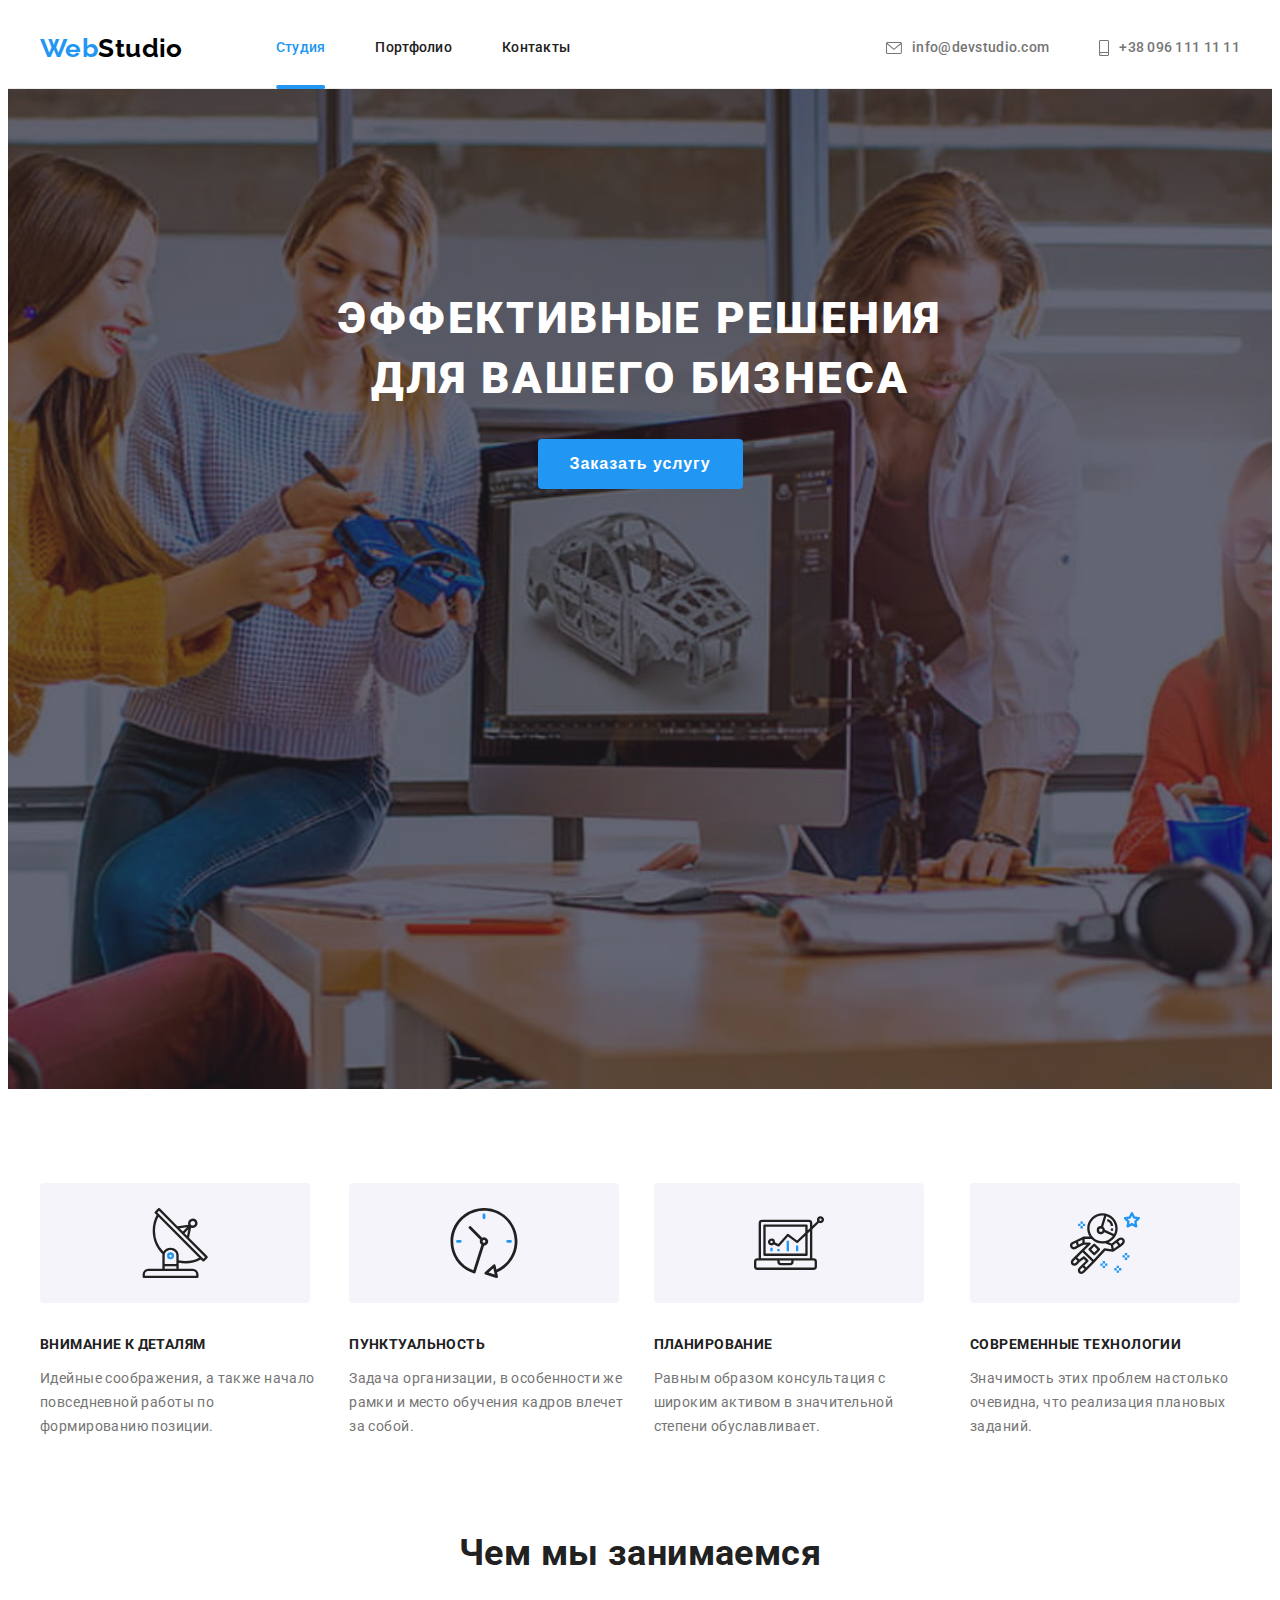
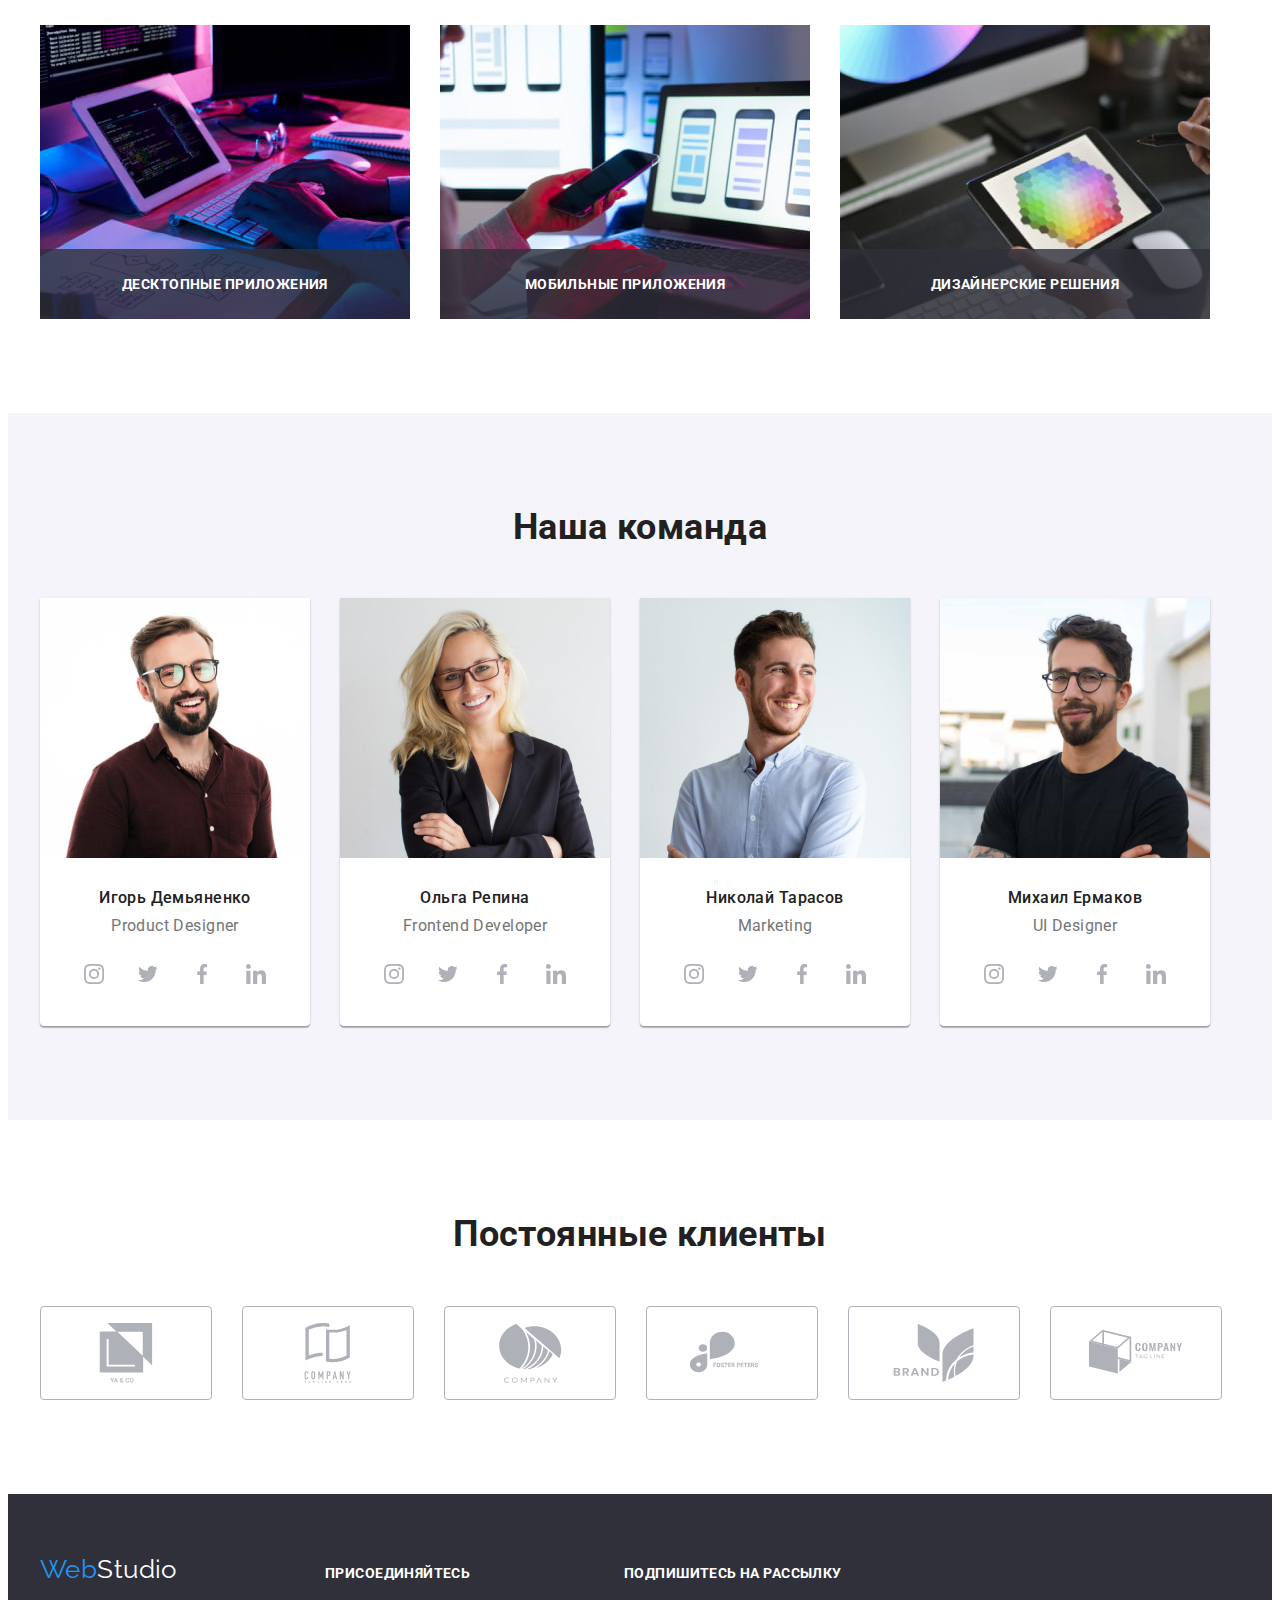
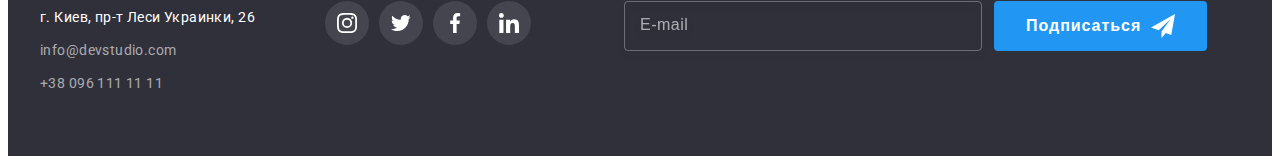
==== commit 7dca01cb: "finish add svg and footer button" ====
--- a/index.html
+++ b/index.html
@@ -427,6 +427,23 @@
           </li>
         </ul>
       </div>
+      <div class="footer-subscription">
+        <form name="footer-subscription-form">
+          <label class="footer-subscription__label" for="footer-subscription-form">
+            Подпишитесь на рассылку
+            <div class="footer-subscription__wrapper">
+              <input class="footer-subscription__input" id="footer-subscription-form" name="footer-subscription-form"
+                type="email" placeholder="E-mail" />
+              <button class="hero button  button-footer" type="submit">
+                Подписаться
+                <svg class="button-footer__icon">
+                  <use href="./images/svg/icons.svg#icon-send"></use>
+                </svg>
+              </button>
+            </div>
+          </label>
+        </form>
+      </div>
     </div>
   </footer>
 
--- a/css/styles.css
+++ b/css/styles.css
@@ -247,7 +247,8 @@
   border: none;
   border-radius: 4px;
   min-width: 200px;
-
+  margin-left: auto;
+  margin-right: auto;
   font-size: 16px;
   font-weight: 700;
   line-height: 1.87;
@@ -256,10 +257,7 @@
   color: var(--white);
   transition: var(--bgc-transition-250ms);
 }
-.hero.button {
-  margin: 0 124px;
-  padding: 10px;
-}
+
 .hero.button:hover,
 .hero.button:focus {
   background-color: var(--hero-button-hover-color);
@@ -597,6 +595,67 @@
   margin-right: 10px;
 }
 
+.footer-subscription {
+  margin-left: 93px;
+  display: flex;
+  flex-direction: column;
+}
+
+.footer-subscription__label {
+  display: flex;
+  flex-direction: column;
+  padding: 0;
+  font-family: 'Roboto';
+  font-weight: 700;
+  font-size: 14px;
+  line-height: 16px;
+  letter-spacing: 0.03em;
+  text-transform: uppercase;
+  color: var(--white);
+}
+
+.footer-subscription__wrapper {
+  margin-top: 20px;
+  display: inline-flex;
+  align-items: center;
+}
+
+.footer-subscription__input {
+  margin-right: 12px;
+  padding: 15px 15px;
+  width: 358px;
+  height: 50px;
+
+  box-sizing: border-box;
+  filter: drop-shadow(0px 4px 4px rgba(0, 0, 0, 0.15));
+  border-radius: 4px;
+  background-color: transparent;
+  border: 1px solid rgba(255, 255, 255, 0.3);
+  color: rgba(255, 255, 255, 0.6);
+}
+
+.footer-subscription__input::placeholder {
+  font-weight: 400;
+  font-size: 16px;
+  line-height: calc(20 / 16);
+  letter-spacing: 0.03em;
+  color: rgba(255, 255, 255, 0.6);
+}
+
+.button-footer {
+  padding: 10px;
+  display: inline-flex;
+  justify-content: center;
+  align-items: center;
+}
+
+.button-footer__icon {
+  margin-left: 10px;
+  width: 24px;
+  height: 24px;
+  fill: var(--white);
+}
+
 /*-----------------------------------------------Portfolio page-----------------------------------------------*/
 
 .filter-list {
